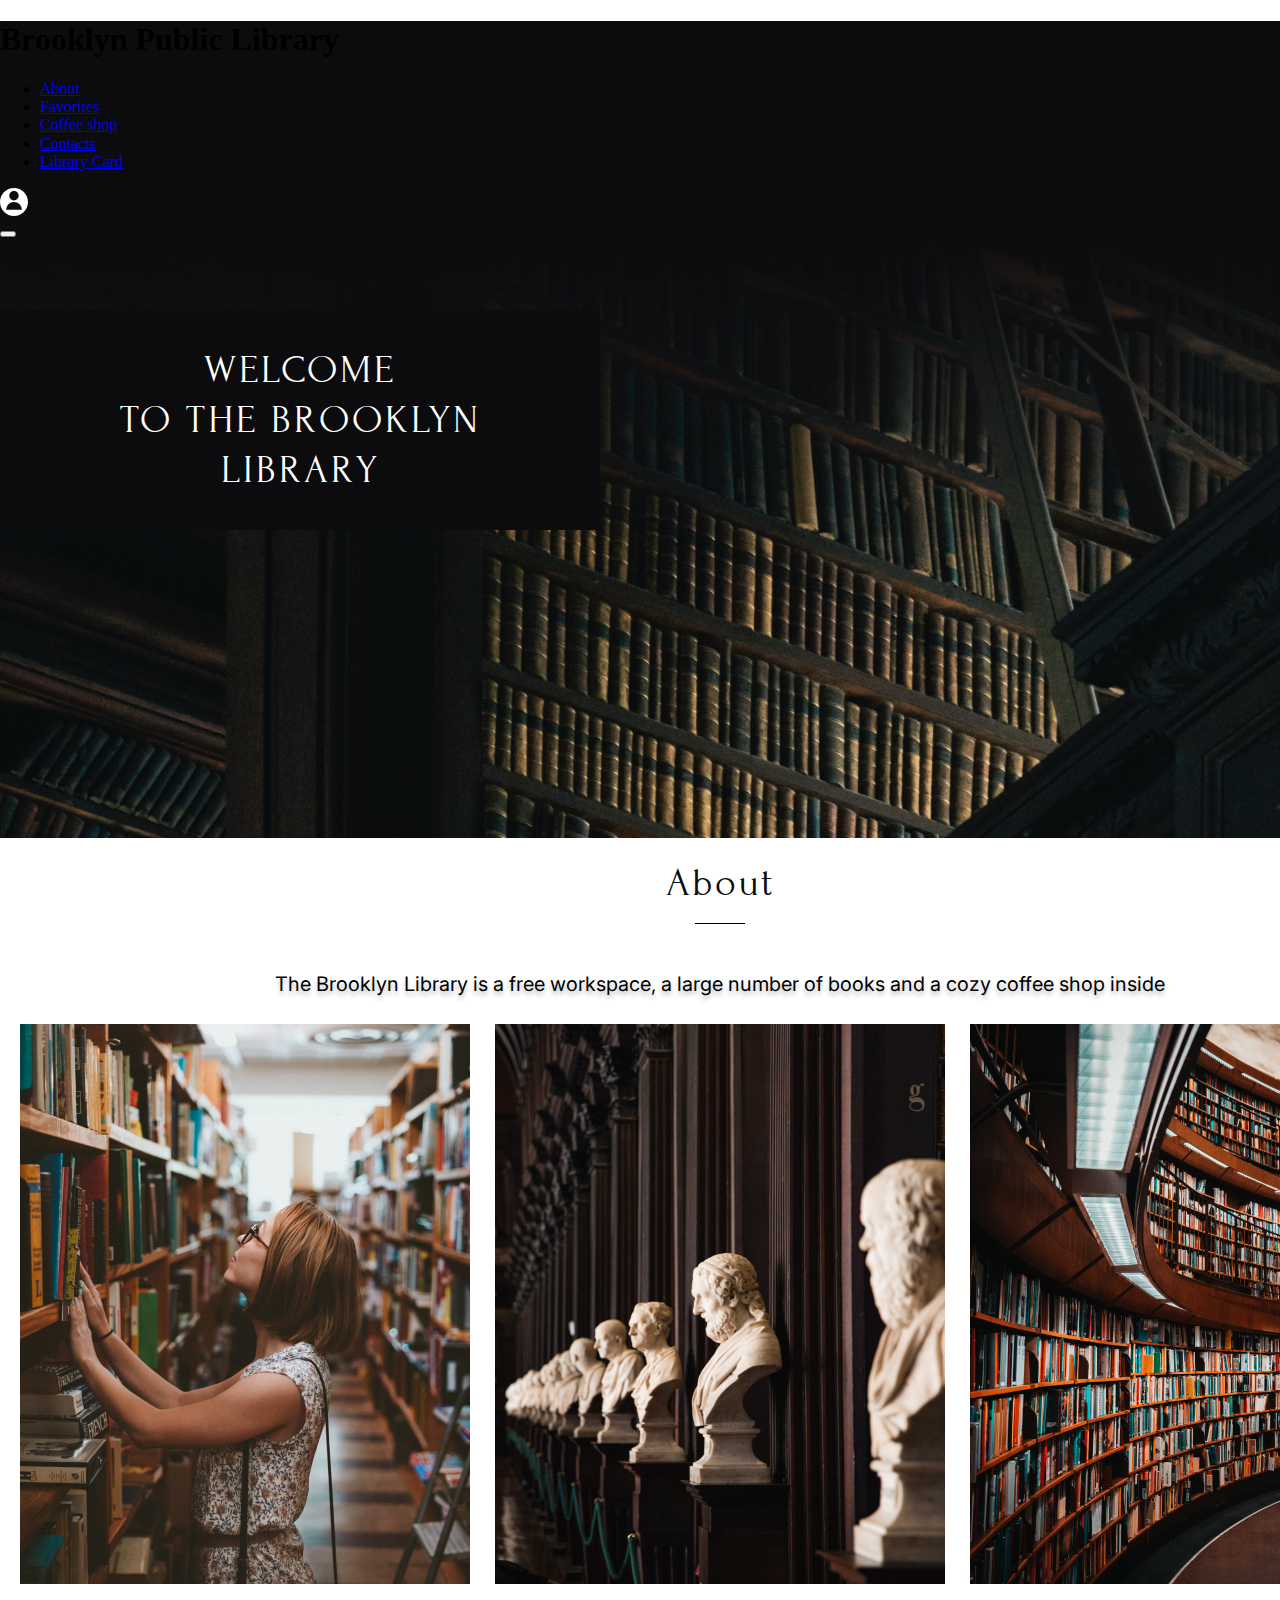
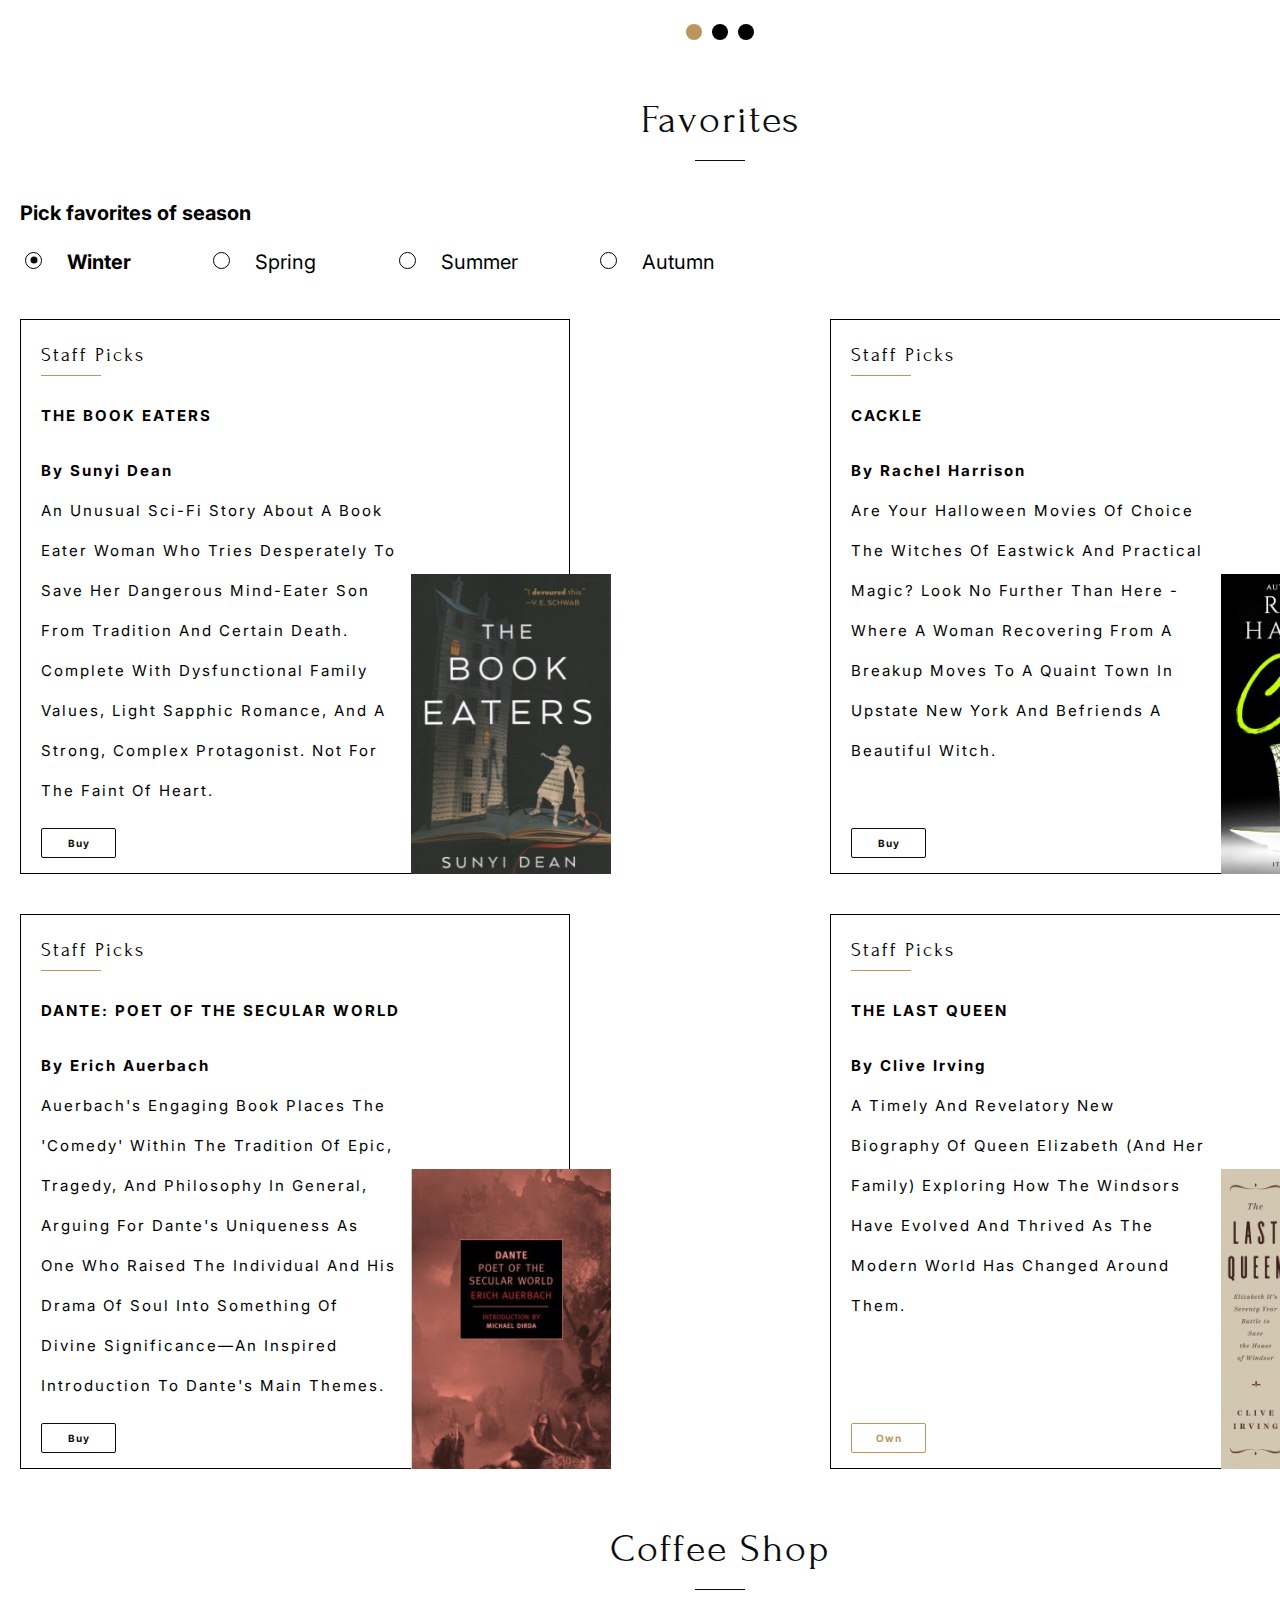
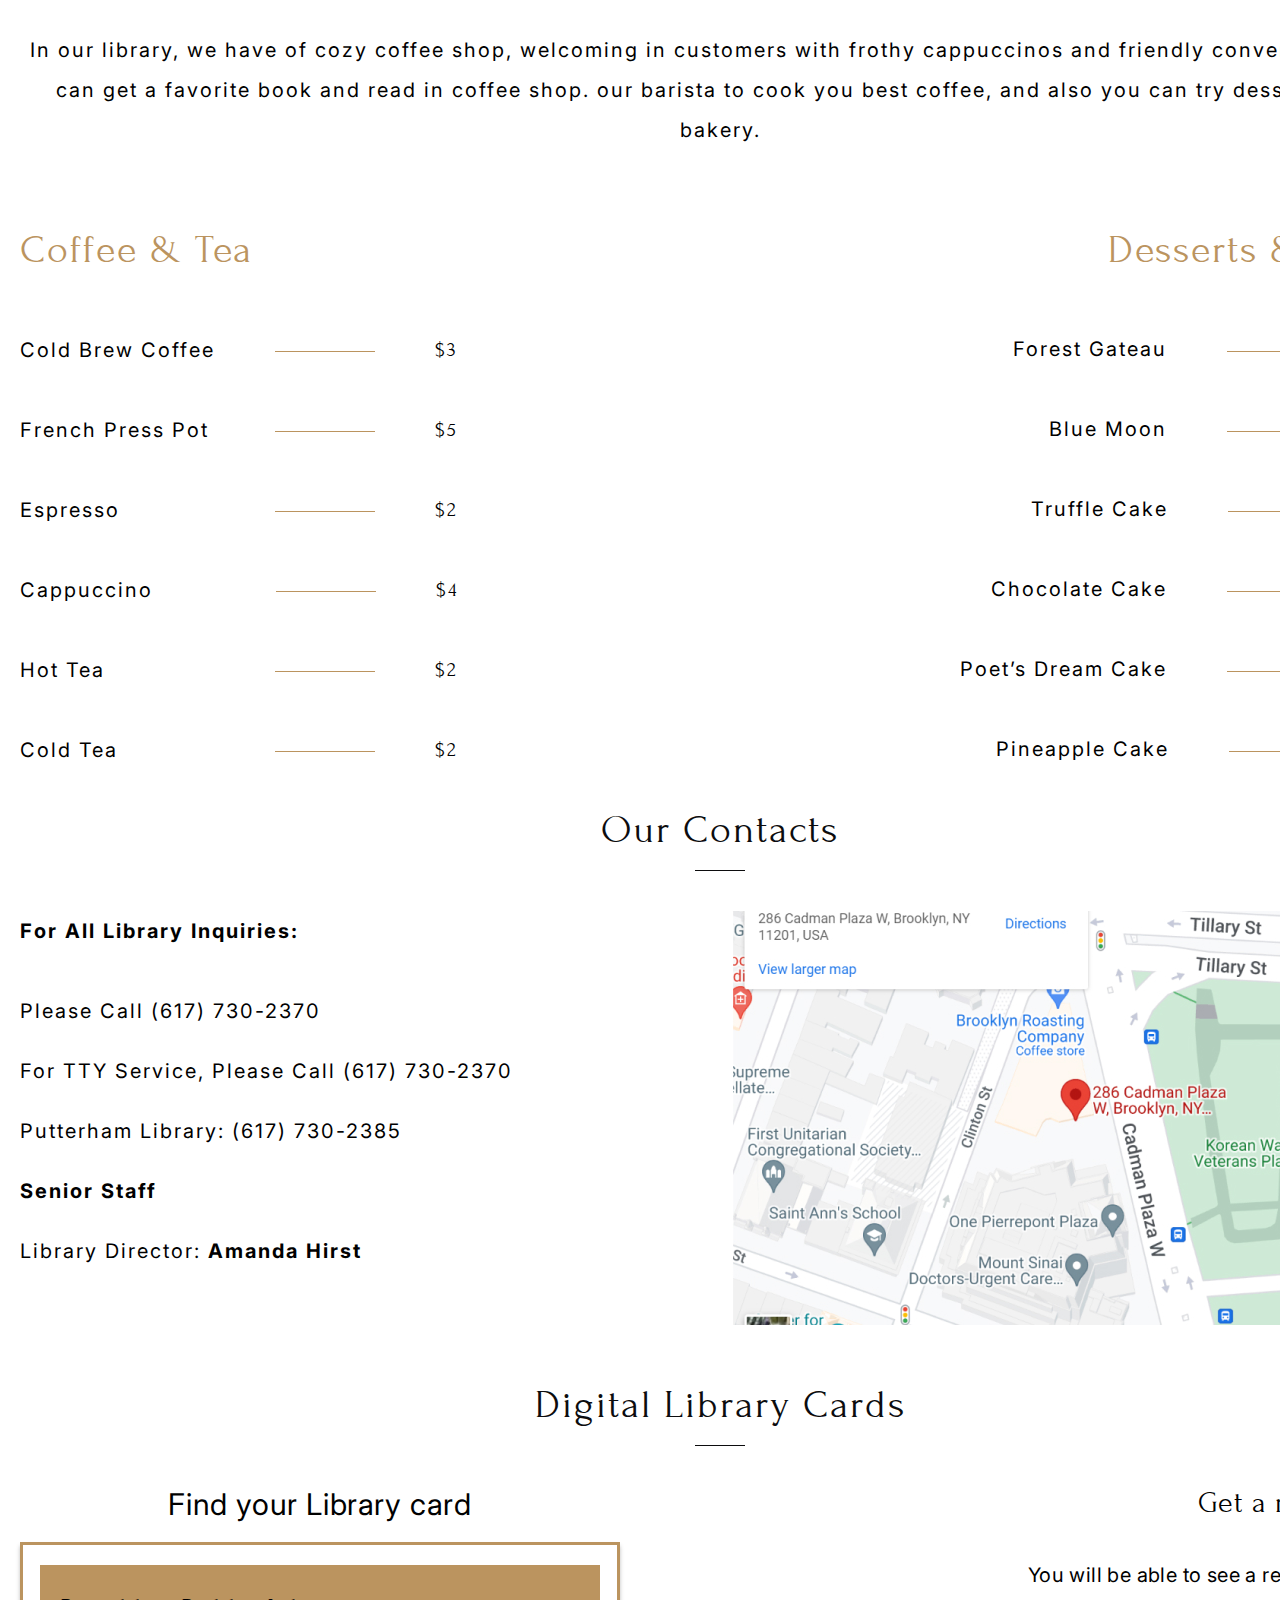
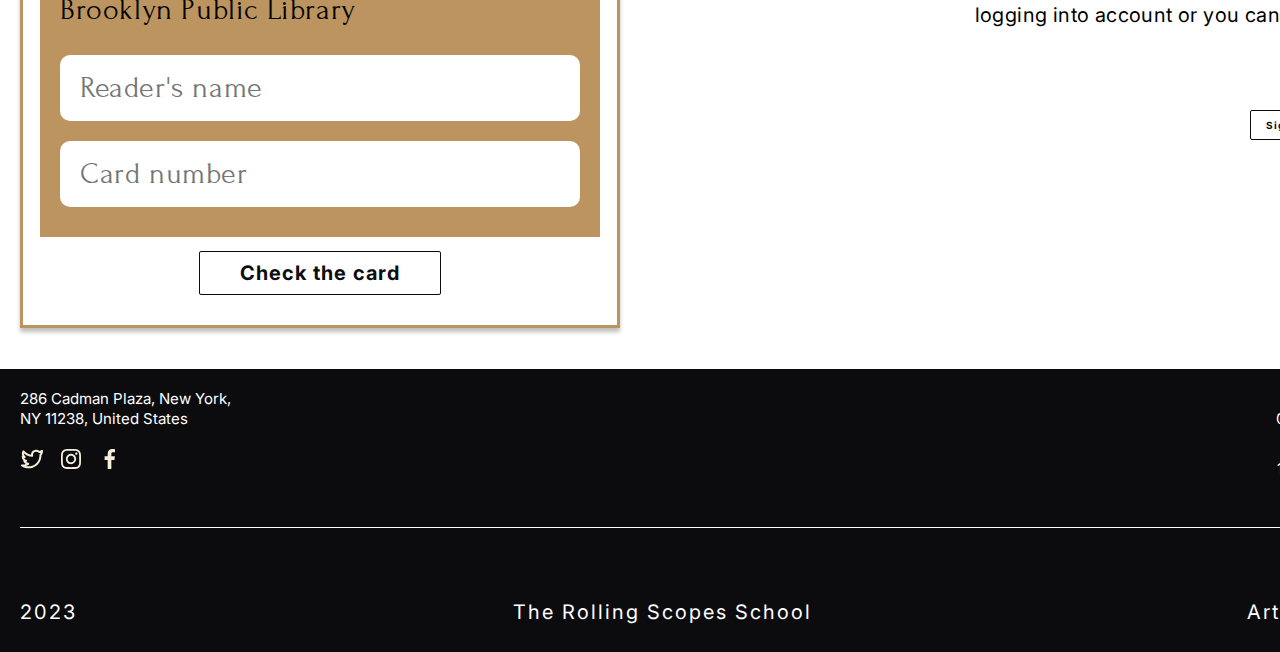
==== library/index.html @ 2d0cf000 "fix: index add new function menu" ====
<!DOCTYPE html>
<html lang="en">
<head>
    <meta charset="UTF-8">
    <meta name="viewport" content="width=device-width, initial-scale=1.0">
    <link rel="stylesheet" href="./scss/style.css">
    <link rel="shortcut icon" href="./assets/svg/favicon/favicon.ico" type="image/x-icon">

    <title>Brooklyn Public Library</title>
</head>
<body>
    <header class="header">
        <h1 class="header_title">Brooklyn Public Library</h1>
        <nav class="navigation">
            <ul class="nav_list">
                <li class="list"><a class="list_link" href="#about">About</a></li>
                <li class="list"><a class="list_link" href="#favorites">Favorites</a></li>
                <li class="list"><a class="list_link" href="#coffeShop">Coffee shop</a></li>
                <li class="list"><a class="list_link" href="#contacts">Contacts</a></li>
                <li class="list"><a class="list_link" href="#libraryCard">Library Card</a></li>
            </ul>
        </nav>
        <div class="header_container">
            <div class="prof"><img src="./assets/svg/icon_profile.svg" alt="icon_profile"></div>
            <button class="burger_menu">
                <span class="burger_line"></span>
            </button>
        </div>
    </header>
    <main class="main">
        <section class="welcom">
            <div class="welcomBlock_bg">
                <h2 class="welcom_text">Welcome</h2>
                <h2 class="welcom_text">to the Brooklyn</h2>
                <h2 class="welcom_text">Library</h2>
            </div>
            <img src="./assets/png/Welcome.png" alt="welcom" class="welcom_bg-screen">
            <img src="./assets/png/Welcome- 768px.png" alt="welcom" class="welcom_bg-tablet">
        </section>
        <section class="about" id="about">
            <div class="wrapper">
                <div class="aboutTitle_block">
                    <h2 class="section_title">About</h2>
                    <p class="about_text">The Brooklyn Library is a free workspace, a large number of books and a cozy coffee shop inside </p>
                </div>
                <div class="about_carusel">
                    <button class="arrow"><img src="./assets/svg/Arrow left2.png" class="arr_left" alt="arrow_left"></button>
                    <div class="caruselAbout">
                        <div class="slideImage__block"><img src="./assets/jpeg/about_image 5.jpg" alt="about_image5"></div>
                        <div class="slideImage__block"><img src="./assets/jpeg/about_image 4.jpg" alt="about_image4"></div>
                        <div class="slideImage__block"><img src="./assets/jpeg/about_image1.jpg" alt="about_image1"></div>
                        <div class="slideImage__block"><img src="./assets/jpeg/about_image2.jpg" alt="about_image2"></div>
                        <div class="slideImage__block"><img src="./assets/jpeg/about_image3.jpg" alt="about_image3"></div>
                        <div class="slideImage__block"><img src="./assets/jpeg/about_image 4.jpg" alt="about_image4"></div>
                        <div class="slideImage__block"><img src="./assets/jpeg/about_image 5.jpg" alt="about_image5"></div>
                    </div>
                    <button class="arrow"><img src="./assets/svg/Arrow right.svg" class="arr_right" alt="arrow_right"></button>
                </div>
                <div class="carusel_pagination">
                    <button class="pagination"></button>
                    <button class="pagination"></button>
                    <button class="pagination"></button>
                    <button class="pagination"></button>
                    <button class="pagination"></button>
                </div>
            </div>
        </section>
        <section class="favorites" id="favorites">
            <div class="wrapper">
                <h2 class="section_title">Favorites</h2>
                <p class="favorites_pick">Pick favorites of season</p>
                <form class="favForms">
                    <label class="name_radiobtn"  >
                        <input type="radio" name="season" checked  id="winter" class="real_radiobtn">
                        <span class="fake_radiobtn"></span>
                        <span class="name_btn">winter</span>
                    </label>
                    <label class="name_radiobtn">
                        <input type="radio" name="season" id="spring" class="real_radiobtn">
                        <span class="fake_radiobtn"></span>
                        <span class="name_btn">Spring</span>
                    </label>
                    <label class="name_radiobtn">
                        <input type="radio" name="season" id="summer" class="real_radiobtn" id="summer">
                        <span class="fake_radiobtn"></span>
                        <span class="name_btn">summer</span>
                    </label>
                    <label class="name_radiobtn">
                        <input type="radio" name="season" id="autumn" class="real_radiobtn">
                        <span class="fake_radiobtn"></span>
                        <span class="name_btn">Autumn</span>
                    </label>
                </form>
                <div class="grid">
                    <div class="present_book" id="book1">
                        <div class="bg-description">
                            <h5 class="staff_picks">Staff Picks</h5>
                            <div class="name_book">
                                <h3 class="book_title">The Book Eaters</h3>
                                <h4 class="autor">By Sunyi Dean</h4>
                            </div>
                            <p class="description">An unusual sci-fi story about a book eater woman who tries desperately to save her dangerous mind-eater son from tradition and certain death. Complete with dysfunctional family values, light Sapphic romance, and a strong, complex protagonist. Not for the faint of heart.</p>
                        </div>
                        <button class="buy_book">Buy</button>
                        <img src="./assets/jpeg/book1.jpg" alt="book1" class="book">
                    </div>
                    <div class="present_book" id="book2">
                        <div class="bg-description">
                            <h5 class="staff_picks">Staff Picks</h5>
                            <div class="name_book">
                                <h3 class="book_title">Cackle</h3>
                                <h4 class="autor">By Rachel Harrison</h4>
                            </div>
                            <p class="description">Are your Halloween movies of choice The Witches of Eastwick and Practical Magic? Look no further than here - where a woman recovering from a breakup moves to a quaint town in upstate New York and befriends a beautiful witch.</p>
                            <button class="buy_book">Buy</button>
                        </div>
                        <img src="./assets/jpeg/book2.jpg" alt="book2" class="book">
                    </div>
                    <div class="present_book" id="book3">
                        <div class="bg-description">
                            <h5 class="staff_picks">Staff Picks</h5>
                            <div class="name_book">
                                <h3 class="book_title">Dante: Poet of the Secular World</h3>
                                <h4 class="autor">By Erich Auerbach</h4>
                            </div>
                            <p class="description">Auerbach's engaging book places the 'Comedy' within the tradition of epic, tragedy, and philosophy in general, arguing for Dante's uniqueness as one who raised the individual and his drama of soul into something of divine significance—an inspired introduction to Dante's main themes.</p>
                            <button class="buy_book">Buy</button>
                        </div>
                        <img src="./assets/jpeg/book3.jpg" alt="book3" class="book">
                    </div>
                    <div class="present_book" id="book4">
                        <div class="bg-description">
                            <h5 class="staff_picks">Staff Picks</h5>
                            <div class="name_book">
                                <h3 class="book_title">The Last Queen</h3>
                                <h4 class="autor">By Clive Irving</h4>
                            </div>
                            <p class="description">A timely and revelatory new biography of Queen Elizabeth (and her family) exploring how the Windsors have evolved and thrived as the modern world has changed around them.</p>
                            <button disabled class="own_book">Own</button>
                        </div>
                        <img src="./assets/jpeg/book4.jpg" alt="book4" class="book">
                    </div>
                    <div class="present_book" id="book5">
                        <div class="bg-description">
                            <h5 class="staff_picks">Staff Picks</h5>
                            <div class="name_book">
                                <h3 class="book_title">The Body</h3>
                                <h4 class="autor">By Stephen King</h4>
                            </div>
                            <p class="description">Powerful novel that takes you back to a nostalgic time, exploring both the beauty and danger and loss of innocence that is youth.</p>
                            <button class="buy_book">Buy</button>
                        </div>
                        <img src="./assets/jpeg/book5.jpg" alt="book5" class="book">
                    </div>
                    <div class="present_book" id="book6">
                        <div class="bg-description">
                            <h5 class="staff_picks">Staff Picks</h5>
                            <div class="name_book">
                                <h3 class="book_title">Carry: A Memoir of Survival on Stolen</h3>
                                <h4 class="autor">By Toni Jenson</h4>
                            </div>
                            <p class="description">This memoir about the author's relationship with gun violence feels both expansive and intimate, resulting in a lyrical indictment of the way things are.</p>
                            <button class="buy_book">Buy</button>
                        </div>
                        <img src="./assets/jpeg/book6.jpg" alt="book6" class="book">
                    </div>
                    <div class="present_book" id="book7">
                        <div class="bg-description">
                            <h5 class="staff_picks">Staff Picks</h5>
                            <div class="name_book">
                                <h3 class="book_title">Days of Distraction</h3>
                                <h4 class="autor">By Alexandra Chang</h4>
                            </div>
                            <p class="description">A sardonic view of Silicon Valley culture, a meditation on race, and a journal of displacement and belonging, all in one form-defying package of spare prose.</p>
                            <button class="buy_book">Buy</button>
                        </div>
                        <img src="./assets/jpeg/book7.jpg" alt="book7" class="book">
                    </div>
                    <div class="present_book" id="book8">
                        <div class="bg-description">
                            <h5 class="staff_picks">Staff Picks</h5>
                            <div class="name_book">
                                <h3 class="book_title">Dominicana</h3>
                                <h4 class="autor">By Alexandra Chang</h4>
                            </div>
                            <p class="description">A fascinating story of a teenage girl who marries a man twice her age with the promise to bring her to America. Her marriage is an opportunity for her family to eventually immigrate. For fans of Isabel Allende and Julia Alvarez.</p>
                            <button disabled class="own_book">Own</button>
                        </div>
                        <img src="./assets/jpeg/book8.jpg" alt="book8" class="book">
                    </div>
                    <div class="present_book" id="book9">
                        <div class="bg-description">
                            <h5 class="staff_picks">Staff Picks</h5>
                            <div class="name_book">
                                <h3 class="book_title">Crude: A Memoir</h3>
                                <h4 class="autor">By Pablo Fajardo & ​​Sophie Tardy-Joubert</h4>
                            </div>
                            <p class="description">Drawing and color by Damien Roudeau | This book illustrates the struggles of a group of indigenous Ecuadoreans as they try to sue the ChevronTexaco company for damage their oil fields did to the Amazon and her people</p>
                            <button class="buy_book">Buy</button>
                        </div>
                        <img src="./assets/jpeg/book9.png" alt="book9" class="book">
                    </div>
                    <div class="present_book" id="book10">
                        <div class="bg-description">
                            <h5 class="staff_picks">Staff Picks</h5>
                            <div class="name_book">
                                <h3 class="book_title">Let My People Go Surfing</h3>
                                <h4 class="autor">By Yvon Chouinard</h4>
                            </div>
                            <p class="description">Chouinard—climber, businessman, environmentalist—shares tales of courage and persistence from his experience of founding and leading Patagonia, Inc. Full title: Let My People Go Surfing: The Education of a Reluctant Businessman, Including 10 More Years of Business Unusual.</p>
                            <button class="buy_book">Buy</button>
                        </div>
                        <img src="./assets/jpeg/book10.jpg" alt="book10" class="book">
                    </div>
                    <div class="present_book" id="book11">
                        <div class="bg-description">
                            <h5 class="staff_picks">Staff Picks</h5>
                            <div class="name_book">
                                <h3 class="book_title">The Octopus Museum: Poems</h3>
                                <h4 class="autor">By Brenda Shaughnessy</h4>
                            </div>
                            <p class="description">This collection of bold and scathingly beautiful feminist poems imagines what comes after our current age of environmental destruction, racism, sexism, and divisive politics.</p>
                            <button class="buy_book">Buy</button>
                        </div>
                        <img src="./assets/jpeg/book11.jpg" alt="book11" class="book">
                    </div>
                    <div class="present_book" id="book12">
                        <div class="bg-description">
                            <h5 class="staff_picks">Staff Picks</h5>
                            <div class="name_book">
                                <h3 class="book_title">Shark Dialogues: A Novel</h3>
                                <h4 class="autor">By Kiana Davenport</h4>
                            </div>
                            <p class="description">An epic saga of seven generations of one family encompasses the tumultuous history of Hawaii as a Hawaiian woman gathers her four granddaughters together in an erotic tale of villains and dreamers, queens and revolutionaries, lepers and healers.</p>
                            <button class="buy_book">Buy</button>
                        </div>
                        <img src="./assets/jpeg/book12.jpg" alt="book12" class="book">
                    </div>
                </div>
            </div>
        </section>
        <section class="coffeShop" id="coffeShop">
            <div class="wrapper">
                <h2 class="section_title">Coffee shop</h2>
                <p class="coffeShop_text">In our library, we have of cozy coffee shop, welcoming in customers with frothy cappuccinos and friendly conversation.
                    You can get a favorite book and read in coffee shop. our barista to cook you best coffee, and also you can try desserts from bakery.
                </p>
                <div class="coffeShop_menu">
                    <div class="coffeTea">
                        <h3 class="menu_title">Coffee & Tea </h3>
                        <div class="coffeTea-menu_position">
                            <p class="name_position">Cold Brew Coffee</p>
                            <p class="menu_price">$3</p>
                        </div>
                        <div class="coffeTea-menu_position">
                            <p class="name_position">French Press Pot</p>
                            <p class="menu_price">$5</p>
                        </div>
                        <div class="coffeTea-menu_position">
                            <p class="name_position">Espresso</p>

                            <p class="menu_price">$2</p>
                        </div>
                        <div class="coffeTea-menu_position">
                            <p class="name_position">Cappuccino</p>

                            <p class="menu_price">$4</p>
                        </div>
                        <div class="coffeTea-menu_position">
                            <p class="name_position">Hot tea</p>

                            <p class="menu_price">$2</p>
                        </div>
                        <div class="coffeTea-menu_position">
                            <p class="name_position">Cold tea</p>

                            <p class="menu_price">$2</p>
                        </div>
                    </div>
                    <div class="dessertsCakes">
                        <h3 class="menu_title">Desserts & Cakes</h3>
                        <div class="dessertsCakes-menu_position">
                            <p class="name_position">Forest Gateau</p>

                            <p class="menu_price">$16</p>
                        </div>
                        <div class="dessertsCakes-menu_position">
                            <p class="name_position">Blue Moon</p>
                            <p class="menu_price">$16</p>
                        </div>
                        <div class="dessertsCakes-menu_position">
                            <p class="name_position">Truffle Cake</p>
                            <p class="menu_price">$15</p>
                        </div>
                        <div class="dessertsCakes-menu_position">
                            <p class="name_position">Chocolate Cake</p>
                            <p class="menu_price">$18</p>
                        </div>
                        <div class="dessertsCakes-menu_position">
                            <p class="name_position">Poet’s Dream Cake</p>
                            <p class="menu_price">$16</p>
                        </div>
                        <div class="dessertsCakes-menu_position">
                            <p class="name_position">Pineapple Cake</p>
                            <p class="menu_price">$14</p>
                        </div>
                    </div>
                </div>
            </div>
        </section>
        <section class="contacts" id="contacts">
            <div class="wrapper">
                <h2 class="section_title">Our Contacts</h2>
                <div class="contact_inf">
                    <div class="text_inf">
                        <h4 class="title_inf">For all Library inquiries:</h4>
                        <div class="phone_inf">
                            <p class="phone">Please call <a class="phone" href="tel:+6177302370">(617) 730-2370</a></p>
                            <p class="phone">For TTY service, please call <a class="phone" href="tel:+6177302370">(617) 730-2370</a></p>
                            <p class="phone">Putterham Library: <a class="phone" href="tel:+6177302385">(617) 730-2385</a></p>
                        </div>
                        <h4 class="title_inf_senior">Senior Staff</h4>
                        <p class="derector">Library Director: <a class="mail" href="mailto:AmandaHirst@gmail.com"> Amanda Hirst</a></p>
                    </div>
                    <img class="map" src="./assets/jpeg/map.jpg" alt="map">
                </div>
            </div>
        </section>
        <section class="libraryCard" id="libraryCard">
            <div class="wrapper">
                <h2 class="section_title">Digital Library Cards</h2>
                <div class="container">
                    <div class="find_card">
                        <h3 class="title_form">Find your Library card</h3>
                        <div class="form">
                            <div class="form_body">
                                <h4 class="name_form">Brooklyn Public Library</h4>
                                <input class="libraryCard_input" type="text" placeholder="Reader's name ">
                                <input class="libraryCard_input" type="number" placeholder="Card number">
                            </div>
                            <button type="submit" class="form_btn">Check the card</button>
                        </div>
                    </div>
                    <div class="get">
                        <h3 class="get_title">Get a reader card</h3>
                        <p class="get_text">You will be able to see a reader card after logging into account or you can register a new account</p>
                        <div class="get_btn">
                            <button class="btn_get">Sign Up</button>
                            <button class="btn_get">Log in</button>
                        </div>
                    </div>
                </div>
            </div>
        </section>
    </main>
    <footer class="footer">
        <div class="wrapper">
            <div class="ft_header">
                <div class="ft_header_frame">
                        <a href="https://www.google.com/maps/place/286+Cadman+Plaza+W,+Brooklyn,+NY+11201,+%D0%A1%D0%A8%D0%90"  target="_blank" class="adress">286 Cadman Plaza, New York, NY 11238, United States</a>
                        <div class="social_list">
                            <li class="list_soc" ><a class="link_social" href="http://twitter.com" target="_blank" rel="noopener noreferrer"><img class="icon_social" src="./assets/svg/u_twitter-alt.svg" alt="u_twitter-alt"></a></li>
                            <li class="list_soc" ><a class="link_social" href="http://instagram.com" target="_blank" rel="noopener noreferrer"><img class="icon_social" src="./assets/svg/u_instagram.svg" alt="u_instagram"></a></li>
                            <li class="list_soc" ><a class="link_social" href="http://facebook.com" target="_blank" rel="noopener noreferrer"><img class="icon_social" src="./assets/svg/u_facebook-f.svg" alt="u_facebook-f"></a></li>
                        </div>
                    </ul>
                </div>
                <div class="schedule">
                    <a class="sched_linkTomap" href="https://www.google.com/maps" target="_blank">Mon - Fri <br> 08:00 am - 07:00 pm</a>
                    <a class="sched_linkTomap" href="https://www.google.com/maps" target="_blank">Sat - Sun <br> 10:00 am - 06:00 pm</a>
                </div>
            </div>
            <div class="footer_line"></div>
            <div class="footer_rss">
                <p class="year ftRss_typografy">2023</p>
                <a class="ftRss_linkSchool ftRss_typografy" href="https://rs.school/js-stage0" target="_blank">The Rolling Scopes School</a>
                <a class="ftRss_linkGit ftRss_typografy" href="https://github.com/david-anav" target="_blank">Artyom Migalev</a>
            </div>
        </div>
    </footer>
    <script src="./index.js"></script>
</body>
</html>
---- library/scss/style.css ----
/*! normalize.css v8.0.1 | MIT License | github.com/necolas/normalize.css */
/* Document
   ========================================================================== */
/**
 * 1. Correct the line height in all browsers.
 * 2. Prevent adjustments of font size after orientation changes in iOS.
 */
@import url("https://fonts.googleapis.com/css2?family=Forum&family=Inter:wght@400;700&display=swap");
html {
  line-height: 1.15; /* 1 */
  -webkit-text-size-adjust: 100%; /* 2 */
}

/* Sections
   ========================================================================== */
/**
 * Remove the margin in all browsers.
 */
body {
  margin: 0 auto;
}

/**
 * Render the `main` element consistently in IE.
 */
main {
  display: block;
}

/**
 * Correct the font size and margin on `h1` elements within `section` and
 * `article` contexts in Chrome, Firefox, and Safari.
 */
h1 {
  font-size: 2em;
  margin: 0.67em 0;
}

/* Grouping content
   ========================================================================== */
/**
 * 1. Add the correct box sizing in Firefox.
 * 2. Show the overflow in Edge and IE.
 */
hr {
  box-sizing: content-box; /* 1 */
  height: 0; /* 1 */
  overflow: visible; /* 2 */
}

/**
 * 1. Correct the inheritance and scaling of font size in all browsers.
 * 2. Correct the odd `em` font sizing in all browsers.
 */
pre {
  font-family: monospace, monospace; /* 1 */
  font-size: 1em; /* 2 */
}

/* Text-level semantics
   ========================================================================== */
/**
 * Remove the gray background on active links in IE 10.
 */
a {
  background-color: transparent;
}

/**
 * 1. Remove the bottom border in Chrome 57-
 * 2. Add the correct text decoration in Chrome, Edge, IE, Opera, and Safari.
 */
abbr[title] {
  border-bottom: none; /* 1 */
  text-decoration: underline; /* 2 */
  -webkit-text-decoration: underline dotted;
          text-decoration: underline dotted; /* 2 */
}

/**
 * Add the correct font weight in Chrome, Edge, and Safari.
 */
b,
strong {
  font-weight: bolder;
}

/**
 * 1. Correct the inheritance and scaling of font size in all browsers.
 * 2. Correct the odd `em` font sizing in all browsers.
 */
code,
kbd,
samp {
  font-family: monospace, monospace; /* 1 */
  font-size: 1em; /* 2 */
}

/**
 * Add the correct font size in all browsers.
 */
small {
  font-size: 80%;
}

/**
 * Prevent `sub` and `sup` elements from affecting the line height in
 * all browsers.
 */
sub,
sup {
  font-size: 75%;
  line-height: 0;
  position: relative;
  vertical-align: baseline;
}

sub {
  bottom: -0.25em;
}

sup {
  top: -0.5em;
}

/* Embedded content
   ========================================================================== */
/**
 * Remove the border on images inside links in IE 10.
 */
img {
  border-style: none;
}

/* Forms
   ========================================================================== */
/**
 * 1. Change the font styles in all browsers.
 * 2. Remove the margin in Firefox and Safari.
 */
button,
input,
optgroup,
select,
textarea {
  font-family: inherit; /* 1 */
  font-size: 100%; /* 1 */
  line-height: 1.15; /* 1 */
  margin: 0; /* 2 */
}

/**
 * Show the overflow in IE.
 * 1. Show the overflow in Edge.
 */
button,
input { /* 1 */
  overflow: visible;
}

/**
 * Remove the inheritance of text transform in Edge, Firefox, and IE.
 * 1. Remove the inheritance of text transform in Firefox.
 */
button,
select { /* 1 */
  text-transform: none;
}

/**
 * Correct the inability to style clickable types in iOS and Safari.
 */
button,
[type=button],
[type=reset],
[type=submit] {
  -webkit-appearance: button;
}

/**
 * Remove the inner border and padding in Firefox.
 */
button::-moz-focus-inner,
[type=button]::-moz-focus-inner,
[type=reset]::-moz-focus-inner,
[type=submit]::-moz-focus-inner {
  border-style: none;
  padding: 0;
}

/**
 * Restore the focus styles unset by the previous rule.
 */
button:-moz-focusring,
[type=button]:-moz-focusring,
[type=reset]:-moz-focusring,
[type=submit]:-moz-focusring {
  outline: 1px dotted ButtonText;
}

/**
 * Correct the padding in Firefox.
 */
fieldset {
  padding: 0.35em 0.75em 0.625em;
}

/**
 * 1. Correct the text wrapping in Edge and IE.
 * 2. Correct the color inheritance from `fieldset` elements in IE.
 * 3. Remove the padding so developers are not caught out when they zero out
 *    `fieldset` elements in all browsers.
 */
legend {
  box-sizing: border-box; /* 1 */
  color: inherit; /* 2 */
  display: table; /* 1 */
  max-width: 100%; /* 1 */
  padding: 0; /* 3 */
  white-space: normal; /* 1 */
}

/**
 * Add the correct vertical alignment in Chrome, Firefox, and Opera.
 */
progress {
  vertical-align: baseline;
}

/**
 * Remove the default vertical scrollbar in IE 10+.
 */
textarea {
  overflow: auto;
}

/**
 * 1. Add the correct box sizing in IE 10.
 * 2. Remove the padding in IE 10.
 */
[type=checkbox],
[type=radio] {
  box-sizing: border-box; /* 1 */
  padding: 0; /* 2 */
}

/**
 * Correct the cursor style of increment and decrement buttons in Chrome.
 */
[type=number]::-webkit-inner-spin-button,
[type=number]::-webkit-outer-spin-button {
  height: auto;
}

/**
 * 1. Correct the odd appearance in Chrome and Safari.
 * 2. Correct the outline style in Safari.
 */
[type=search] {
  -webkit-appearance: textfield; /* 1 */
  outline-offset: -2px; /* 2 */
}

/**
 * Remove the inner padding in Chrome and Safari on macOS.
 */
[type=search]::-webkit-search-decoration {
  -webkit-appearance: none;
}

/**
 * 1. Correct the inability to style clickable types in iOS and Safari.
 * 2. Change font properties to `inherit` in Safari.
 */
::-webkit-file-upload-button {
  -webkit-appearance: button; /* 1 */
  font: inherit; /* 2 */
}

/* Interactive
   ========================================================================== */
/*
 * Add the correct display in Edge, IE 10+, and Firefox.
 */
details {
  display: block;
}

/*
 * Add the correct display in all browsers.
 */
summary {
  display: list-item;
}

/* Misc
   ========================================================================== */
/**
 * Add the correct display in IE 10+.
 */
template {
  display: none;
}

/**
 * Add the correct display in IE 10.
 */
[hidden] {
  display: none;
}

/* forum-regular - latin */
body {
  width: 1440px;
  margin: 0 auto;
}

.wrapper {
  max-width: 1400px;
  margin: 0 auto;
}

html {
  scroll-behavior: smooth;
}

body * {
  box-sizing: border-box;
}
body button {
  cursor: pointer;
}
body .section_title:hover {
  text-shadow: 0px 4px 4px rgba(0, 0, 0, 0.25);
  font-weight: 700;
  cursor: pointer;
}

@media (max-width: 1024px) and (min-width: 768px) {
  body {
    width: 768px;
  }
  .wrapper {
    width: 728px;
  }
}
.header {
  width: 100%;
  background: #0C0C0E;
}
.header .wrapper_header {
  display: flex;
  flex-direction: row;
  justify-content: space-between;
  align-items: center;
}
.header .wrapper_header a {
  text-decoration: none;
}
.header .wrapper_header a .nameLib {
  color: #FFF;
  font-family: Forum;
  font-size: 30px;
  font-style: normal;
  font-weight: 400;
  line-height: 50px;
  letter-spacing: 0.6px;
}
.header .wrapper_header a .nameLib:hover {
  color: #8E8E8E;
  transition: 0.8s;
}
.header .wrapper_header .container {
  display: flex;
  flex-direction: row;
  max-width: 652px;
  flex-wrap: nowrap;
  align-items: center;
  justify-content: space-between;
  width: 100%;
}
.header .wrapper_header .container .navigation {
  width: 584px;
}
.header .wrapper_header .container .navigation .nav_list {
  display: flex;
  flex-direction: row;
  justify-content: space-between;
  padding-left: 0;
}
.header .wrapper_header .container .navigation .nav_list .list_section {
  list-style: none;
}
.header .wrapper_header .container .navigation .nav_list .list_section .name_listSection {
  color: #FFF;
  font-family: Inter, sans-serif;
  font-size: 20px;
  font-style: normal;
  font-weight: 400;
  line-height: 50px;
}
.header .wrapper_header .container .navigation .nav_list .list_section .name_listSection:hover {
  color: #8E8E8E;
  transition: 0.8s;
  font-weight: 700;
}
.header .wrapper_header .container .your_prof .icon_prof {
  background: #000;
}
.header .wrapper_header .container .header_humb {
  width: 45px;
  height: 20px;
  display: none;
  flex-direction: column;
  justify-content: space-between;
}
.header .wrapper_header .container .header_humb .humb_line {
  width: 45px;
  height: 2px;
  background: #FFF;
}
.header .wrapper_header .container .header_humb .header_humb_open {
  display: none;
}
.header .wrapper_header .open_burger_menu {
  display: none;
}

@media (max-width: 1024px) and (min-width: 768px) {
  .header {
    background-color: #0C0C0E;
  }
  .header .wrapper_header {
    position: relative;
  }
  .header .wrapper_header .container {
    display: flex;
    max-width: 113px;
    width: 100%;
  }
  .header .wrapper_header .container .navigation {
    display: none;
  }
  .header .wrapper_header .container .header_humb {
    display: flex;
  }
  .header .wrapper_header .open_burger_menu {
    display: flex;
    flex-direction: column;
    align-items: center;
    width: 332px;
    height: 570px;
    background: #000;
    position: absolute;
    top: 0;
    right: -100%;
    z-index: 3;
  }
  .header .wrapper_header .open_burger_menu .open_bur_menu_header {
    box-sizing: border-box;
    display: flex;
    width: 100%;
    padding: 31px 20px 37px 0;
    flex-direction: row;
    justify-content: end;
  }
  .header .wrapper_header .open_burger_menu .open_bur_menu_header .open_burger_your_prof {
    margin-right: 40px;
  }
  .header .wrapper_header .open_burger_menu .open_bur_menu_nav .open_bur_menu_nav_list {
    display: inline-flex;
    flex-direction: column;
    justify-content: center;
    align-items: center;
    gap: 30px;
  }
  .header .wrapper_header .open_burger_menu .open_bur_menu_nav .open_bur_menu_nav_list .list_section {
    list-style: none;
  }
  .header .wrapper_header .open_burger_menu .open_bur_menu_nav .open_bur_menu_nav_list .list_section .name_listSection {
    color: #FFF;
    font-family: Inter, sans-serif;
    font-size: 20px;
    font-style: normal;
    font-weight: 400;
    line-height: 50px;
  }
  .header .wrapper_header .open_burger_menu .open_bur_menu_nav .open_bur_menu_nav_list .list_section .name_listSection:hover {
    color: #8E8E8E;
    transition: 0.8s;
    font-weight: 700;
  }
  .header .wrapper_header .openbur {
    right: -20px;
    animation-duration: 2s;
  }
}
.about {
  background: #FFF;
}
.about .wrapper {
  display: flex;
  flex-direction: column;
  align-items: center;
}
.about .wrapper .aboutTitle_block {
  display: flex;
  flex-direction: column;
  align-items: center;
  flex-wrap: nowrap;
}
.about .wrapper .aboutTitle_block .section_title {
  color: #0C0C0E;
  font-family: Forum;
  font-size: 40px;
  font-style: normal;
  font-weight: 400;
  line-height: 40px;
  letter-spacing: 2px;
  text-transform: capitalize;
  margin: 0;
  padding: 20px 0 0 0;
  border-bottom: black;
}
.about .wrapper .aboutTitle_block .section_title::after {
  content: "";
  background: #000;
  width: 50px;
  height: 1px;
  display: block;
  margin: 20px auto 40px auto;
}
.about .wrapper .aboutTitle_block .about_text {
  color: #000;
  text-align: center;
  text-shadow: 0px 4px 4px rgba(0, 0, 0, 0.25);
  font-family: Inter, sans-serif;
  font-size: 20px;
  font-style: normal;
  font-weight: 400;
  line-height: 40px;
  margin: 0;
  padding-bottom: 20px;
}
.about .wrapper .about_carusel {
  width: 100%;
  display: flex;
  flex-direction: row;
  justify-content: space-between;
  position: relative;
  height: 560px;
  overflow: hidden;
}
.about .wrapper .about_carusel .arrow {
  display: none;
}
.about .wrapper .about_carusel .caruselAbout {
  position: absolute;
  left: -950px;
  height: inherit;
  display: flex;
  flex-direction: row;
  gap: 25px;
}
.about .wrapper .about_carusel .caruselAbout .slideImage__block {
  width: inherit;
  height: inherit;
}
.about .wrapper .about_carusel .moveLeftOneCard {
  left: -1425px;
  transition: 0.5s ease-out;
}
.about .wrapper .about_carusel .moveLeftTwoCard {
  left: -1900px;
  transition: 0.5s ease-out;
}
.about .wrapper .about_carusel .about_slideLeft {
  left: 0px;
  transition: 0.5s ease-out;
}
.about .wrapper .carusel_pagination {
  max-width: 68px;
  width: 100%;
  display: flex;
  flex-direction: row;
  justify-content: space-between;
  margin: 40px 0 40px 0;
}
.about .wrapper .carusel_pagination .pagination {
  width: 16px;
  height: 16px;
  background: #000;
  border-radius: 50px;
  border: none;
  transition: 0.8s;
  position: relative;
}
.about .wrapper .carusel_pagination .pagination::after {
  content: "";
  position: absolute;
  width: 26px;
  height: 26px;
  border-radius: 50%;
  bottom: -5px;
  left: -5px;
}
.about .wrapper .carusel_pagination .pagination:first-child {
  background: #BB945F;
}
.about .wrapper .carusel_pagination .pagination:nth-last-child(-n+2) {
  display: none;
}

@media (max-width: 1024px) and (min-width: 768px) {
  .about .wrapper .aboutTitle_block .about_text {
    text-shadow: none;
  }
  .about .wrapper .about_carusel {
    max-width: 568px;
    align-items: center;
  }
  .about .wrapper .about_carusel .arrow {
    display: inline;
    background: #FFF;
    border: none;
    width: 28px;
    height: 23px;
  }
  .about .wrapper .about_carusel #about_carusel_img2, .about .wrapper .about_carusel #about_carusel_img3 {
    display: none;
  }
  .about .wrapper .carusel_pagination {
    max-width: 120px;
  }
  .about .wrapper .carusel_pagination .pagination:nth-last-child(-n+2) {
    display: inline;
  }
  .about .wrapper .carusel_pagination .pagination:first-child {
    background: #BB945F;
  }
}
.welcom .welcom_bg-tablet {
  display: none;
}
.welcom .welcomBlock_bg {
  max-width: 600px;
  width: 100%;
  padding: 35px 40px;
  display: flex;
  flex-wrap: nowrap;
  justify-content: center;
  flex-direction: column;
  align-items: center;
  position: absolute;
  z-index: 2;
  top: 310px;
  background: #0C0C0E;
}
.welcom .welcomBlock_bg .welcom_text {
  margin: 0;
  color: #FFF;
  text-align: center;
  font-family: Forum;
  font-size: 40px;
  font-style: normal;
  font-weight: 400;
  line-height: 50px;
  letter-spacing: 3px;
  text-transform: uppercase;
}

@media (max-width: 1024px) and (min-width: 768px) {
  .welcom .welcom_bg-screen {
    display: none;
  }
  .welcom .welcom_bg-tablet {
    display: block;
  }
}
.favorites {
  width: 100%;
}
.favorites .wrapper .section_title {
  color: #0C0C0E;
  font-family: Forum;
  font-size: 40px;
  font-style: normal;
  font-weight: 400;
  line-height: 40px;
  letter-spacing: 2px;
  text-transform: capitalize;
  text-align: center;
  margin: 20px 0 0 0;
}
.favorites .wrapper .section_title::after {
  content: "";
  background-color: #0C0C0E;
  width: 50px;
  height: 1px;
  display: block;
  margin: 20px auto 40px;
}
.favorites .wrapper .favorites_pick {
  color: #000;
  font-family: Inter;
  font-size: 20px;
  font-style: normal;
  font-weight: 700;
  line-height: normal;
}
.favorites .wrapper .favForms {
  display: flex;
  flex-direction: row;
  justify-content: space-between;
  max-width: 700px;
  width: 100%;
  margin-bottom: 40px;
}
.favorites .wrapper .favForms .name_radiobtn {
  color: #000;
  font-family: Inter;
  font-size: 20px;
  font-style: normal;
  font-weight: 400;
  line-height: normal;
  text-transform: capitalize;
  cursor: pointer;
  padding: 5px 5px;
}
.favorites .wrapper .favForms .name_radiobtn input[type=radio] {
  position: absolute;
  opacity: 0;
}
.favorites .wrapper .favForms .name_radiobtn .fake_radiobtn {
  display: inline-block;
  width: 17px;
  height: 17px;
  border: 1px solid black;
  border-radius: 50%;
  position: relative;
  margin-right: 20px;
  cursor: pointer;
}
.favorites .wrapper .favForms .name_radiobtn .fake_radiobtn::before {
  content: "";
  display: inline-block;
  width: 7px;
  height: 7px;
  border-radius: 50%;
  background: #0C0C0E;
  position: absolute;
  left: 50%;
  top: 50%;
  transform: translate(-50%, -50%);
  display: none;
}
.favorites .wrapper .favForms .name_radiobtn .real_radiobtn:checked + .fake_radiobtn::before {
  display: inline-block;
}
.favorites .wrapper .favForms .name_radiobtn input[type=radio]:checked ~ span {
  font-weight: 700;
}
.favorites .wrapper .grid {
  display: grid;
  grid-template-columns: 550px 550px;
  grid-template-rows: 555px 555px;
  gap: 40px 260px;
}
.favorites .wrapper .grid .present_book {
  max-width: 550px;
  height: 555px;
  width: 100%;
  border: 1px solid #000;
  background: #FFF;
  padding-left: 20px;
  position: relative;
}
.favorites .wrapper .grid .present_book .bg-description {
  margin-bottom: 15px;
}
.favorites .wrapper .grid .present_book .bg-description .staff_picks {
  color: #000;
  font-family: Forum;
  font-size: 20px;
  font-style: normal;
  font-weight: 400;
  line-height: 40px; /* 200% */
  letter-spacing: 2px;
  text-transform: capitalize;
  margin: 15px 0 0 0;
}
.favorites .wrapper .grid .present_book .bg-description .staff_picks::after {
  content: "";
  width: 60px;
  height: 1px;
  display: block;
  background: #BB945F;
  margin-bottom: 20px;
}
.favorites .wrapper .grid .present_book .bg-description .book_title {
  color: #000;
  font-family: Inter;
  font-size: 15px;
  font-style: normal;
  font-weight: 700;
  line-height: 40px; /* 266.667% */
  letter-spacing: 2px;
  text-transform: uppercase;
  margin-top: 0;
}
.favorites .wrapper .grid .present_book .bg-description .autor {
  color: #000;
  font-family: Inter;
  font-size: 15px;
  font-style: normal;
  font-weight: 700;
  line-height: 40px;
  letter-spacing: 2px;
  text-transform: capitalize;
  margin: 0;
}
.favorites .wrapper .grid .present_book .bg-description .description {
  margin: 0;
  color: #000;
  font-family: Inter;
  font-size: 15px;
  font-style: normal;
  font-weight: 400;
  line-height: 40px; /* 266.667% */
  letter-spacing: 2px;
  text-transform: capitalize;
  margin-bottom: 15px;
  max-width: 355px;
}
.favorites .wrapper .grid .present_book .buy_book {
  position: absolute;
  bottom: 15px;
  width: 75px;
  height: 30px;
  border-radius: 2px;
  border: 1px solid #0C0C0E;
  background: #FFF;
  color: #0C0C0E;
  text-align: center;
  font-family: Inter;
  font-size: 10px;
  font-style: normal;
  font-weight: 700;
  line-height: normal;
  letter-spacing: 1px;
}
.favorites .wrapper .grid .present_book .buy_book:hover {
  background: #BB945F;
  border: none;
  transition: 0.8s;
}
.favorites .wrapper .grid .present_book .book {
  display: block;
  position: absolute;
  left: 390px;
  bottom: -1px;
}
.favorites .wrapper .grid .present_book .own_book {
  position: absolute;
  bottom: 15px;
  width: 75px;
  height: 30px;
  border-radius: 2px;
  border: 1px solid #BB945F;
  background: #FFFFFF;
  color: #BB945F;
  text-align: center;
  font-family: Inter;
  font-size: 10px;
  font-style: normal;
  font-weight: 700;
  line-height: normal;
  letter-spacing: 1px;
}
.favorites .wrapper .grid #book5, .favorites .wrapper .grid #book6, .favorites .wrapper .grid #book7, .favorites .wrapper .grid #book8, .favorites .wrapper .grid #book9, .favorites .wrapper .grid #book10, .favorites .wrapper .grid #book11, .favorites .wrapper .grid #book12 {
  display: none;
}

@media (max-width: 1024px) and (min-width: 768px) {
  .favorites .wrapper .grid {
    display: flex;
    flex-direction: column;
    align-items: center;
  }
}
.coffeShop .wrapper .section_title {
  text-align: center;
  color: #0C0C0E;
  font-family: Forum;
  font-size: 40px;
  font-style: normal;
  font-weight: 400;
  line-height: 40px; /* 100% */
  letter-spacing: 2px;
  text-transform: capitalize;
  margin: 60px 0 20px 0;
}
.coffeShop .wrapper .section_title::after {
  display: block;
  content: "";
  background-color: #0C0C0E;
  width: 50px;
  height: 1px;
  margin: 20px auto 40px;
}
.coffeShop .wrapper .coffeShop_text {
  color: #000;
  font-family: Inter;
  font-size: 20px;
  font-style: normal;
  font-weight: 400;
  line-height: 40px;
  letter-spacing: 2px;
  text-align: center;
  margin: 0 0 40px 0;
}
.coffeShop .wrapper .coffeShop_menu {
  display: flex;
  flex-direction: row;
  justify-content: space-between;
}
.coffeShop .wrapper .coffeShop_menu .coffeTea {
  width: 100%;
  max-width: 438px;
}
.coffeShop .wrapper .coffeShop_menu .coffeTea .menu_title {
  color: #BB945F;
  font-family: Forum;
  font-size: 40px;
  font-style: normal;
  font-weight: 400;
  line-height: 40px; /* 100% */
  letter-spacing: 2px;
  text-transform: capitalize;
}
.coffeShop .wrapper .coffeShop_menu .coffeTea .coffeTea-menu_position {
  display: flex;
  flex-direction: row;
  justify-content: space-between;
  align-items: flex-end;
}
.coffeShop .wrapper .coffeShop_menu .coffeTea .coffeTea-menu_position .name_position {
  color: #000;
  font-family: Inter;
  font-size: 20px;
  font-style: normal;
  font-weight: 400;
  line-height: 40px; /* 200% */
  letter-spacing: 2px;
  text-transform: capitalize;
  margin-top: 0;
}
.coffeShop .wrapper .coffeShop_menu .coffeTea .coffeTea-menu_position .menu_price {
  color: #000;
  font-family: Forum;
  font-size: 20px;
  font-style: normal;
  font-weight: 400;
  line-height: 40px; /* 200% */
  letter-spacing: 2px;
  text-transform: capitalize;
}
.coffeShop .wrapper .coffeShop_menu .coffeTea .coffeTea-menu_position .menu_price::before {
  margin-right: 60px;
  display: inline-block;
  content: "";
  width: 100px;
  height: 1px;
  background: #BB945F;
  vertical-align: middle;
}
.coffeShop .wrapper .coffeShop_menu .dessertsCakes {
  width: 100%;
  max-width: 482px;
  display: flex;
  flex-direction: column;
  align-items: flex-end;
}
.coffeShop .wrapper .coffeShop_menu .dessertsCakes .menu_title {
  color: #BB945F;
  font-family: Forum;
  font-size: 40px;
  font-style: normal;
  font-weight: 400;
  line-height: 40px; /* 100% */
  letter-spacing: 2px;
  text-transform: capitalize;
}
.coffeShop .wrapper .coffeShop_menu .dessertsCakes .dessertsCakes-menu_position {
  display: flex;
  flex-direction: row;
  justify-content: space-between;
  align-items: baseline;
}
.coffeShop .wrapper .coffeShop_menu .dessertsCakes .dessertsCakes-menu_position .name_position {
  color: #000;
  font-family: Inter;
  font-size: 20px;
  font-style: normal;
  font-weight: 400;
  line-height: 40px; /* 200% */
  letter-spacing: 2px;
  text-transform: capitalize;
  margin-top: 0;
}
.coffeShop .wrapper .coffeShop_menu .dessertsCakes .dessertsCakes-menu_position .menu_price {
  color: #000;
  font-family: Forum;
  font-size: 20px;
  font-style: normal;
  font-weight: 400;
  line-height: 40px; /* 200% */
  letter-spacing: 2px;
  text-transform: capitalize;
}
.coffeShop .wrapper .coffeShop_menu .dessertsCakes .dessertsCakes-menu_position .menu_price::before {
  margin-right: 60px;
  margin-left: 60px;
  display: inline-block;
  content: "";
  width: 100px;
  height: 1px;
  background: #BB945F;
  vertical-align: middle;
}

@media (max-width: 1024px) and (min-width: 768px) {
  .coffeShop .wrapper .coffeShop_text {
    max-width: 728px;
  }
  .coffeShop .wrapper .coffeShop_menu {
    display: inline-block;
  }
  .coffeShop .wrapper .coffeShop_menu .coffeTea {
    float: left;
  }
  .coffeShop .wrapper .coffeShop_menu .dessertsCakes {
    float: right;
  }
}
.libraryCard {
  width: 100%;
}
.libraryCard .wrapper .section_title {
  text-align: center;
  color: #0C0C0E;
  font-family: Forum;
  font-size: 40px;
  font-style: normal;
  font-weight: 400;
  line-height: 40px; /* 100% */
  letter-spacing: 2px;
  text-transform: capitalize;
  margin: 20px 0;
}
.libraryCard .wrapper .section_title::after {
  display: block;
  content: "";
  background-color: #0C0C0E;
  width: 50px;
  height: 1px;
  margin: 20px auto 40px;
}
.libraryCard .wrapper .container {
  display: flex;
  flex-direction: row;
  justify-content: space-between;
}
.libraryCard .wrapper .find_card .title_form {
  color: #000;
  font-family: Inter;
  font-size: 30px;
  font-style: normal;
  font-weight: 400;
  line-height: normal;
  letter-spacing: 0.6px;
  text-align: center;
  margin: 0 0 20px 0;
}
.libraryCard .wrapper .find_card .form {
  width: 600px;
  height: 386px;
  border: 3px solid #BB945F;
  background: #FFF;
  display: flex;
  flex-direction: column;
  flex-wrap: nowrap;
  justify-content: space-between;
  align-items: center;
  box-shadow: 0px 4px 4px 0px rgba(0, 0, 0, 0.25);
}
.libraryCard .wrapper .find_card .form .form_body {
  width: 560px;
  height: 272px;
  background: #BB945F;
  margin-top: 20px;
  display: flex;
  flex-direction: column;
  padding: 0 20px 0 20px;
}
.libraryCard .wrapper .find_card .form .form_body .name_form {
  color: #000;
  font-family: Forum;
  font-size: 30px;
  font-style: normal;
  font-weight: 400;
  line-height: 50px; /* 166.667% */
  letter-spacing: 0.6px;
  margin: 20px 0 20px 0;
}
.libraryCard .wrapper .find_card .form .form_body .libraryCard_input {
  width: 520px;
  height: 66px;
  border-radius: 10px;
  background: #FFF;
  padding: 8px 318px 8px 20px;
  border: none;
  margin: 0 0 20px 0;
  color: #8E8E8E;
  font-family: Forum;
  font-size: 30px;
  font-style: normal;
  font-weight: 400;
  line-height: 50px; /* 166.667% */
  letter-spacing: 0.6px;
}
.libraryCard .wrapper .find_card .form .form_btn {
  width: 242px;
  height: 44px;
  margin-bottom: 30px;
  color: #0C0C0E;
  text-align: center;
  font-family: Inter;
  font-size: 20px;
  font-style: normal;
  font-weight: 700;
  line-height: normal;
  letter-spacing: 1px;
  background-color: #FFFFFF;
  border-radius: 2px;
  border: 1px solid #0C0C0E;
}
.libraryCard .wrapper .find_card .form .form_btn:hover {
  background: #BB945F;
  border: none;
}
.libraryCard .wrapper .get {
  max-width: 456px;
  display: flex;
  flex-direction: column;
  flex-wrap: nowrap;
  align-items: flex-end;
}
.libraryCard .wrapper .get .get_title {
  color: #000;
  text-align: center;
  font-family: Forum;
  font-size: 30px;
  font-style: normal;
  font-weight: 400;
  line-height: normal;
  letter-spacing: 0.6px;
  margin: 0 0 35px 0;
}
.libraryCard .wrapper .get .get_text {
  color: #000;
  text-align: right;
  font-family: Inter;
  font-size: 20px;
  font-style: normal;
  font-weight: 400;
  line-height: 40px; /* 200% */
  letter-spacing: 0.4px;
  margin: 0 0 35px 0;
}
.libraryCard .wrapper .get .get_btn {
  max-width: 170px;
  width: 100%;
  display: flex;
  flex-wrap: nowrap;
  justify-content: space-between;
}
.libraryCard .wrapper .get .get_btn .btn_get {
  width: 75px;
  height: 30px;
  border-radius: 2px;
  border: 1px solid #0C0C0E;
  background-color: #FFFFFF;
  color: #0C0C0E;
  text-align: center;
  font-family: Inter;
  font-size: 10px;
  font-style: normal;
  font-weight: 700;
  line-height: normal;
  letter-spacing: 1px;
}
.libraryCard .wrapper .get .get_btn .btn_get:hover {
  background: #BB945F;
  border: none;
}

@media (max-width: 1024px) and (min-width: 768px) {
  .libraryCard .wrapper .section_title {
    margin: 0 0 20px 0;
  }
  .libraryCard .wrapper .container {
    flex-direction: column;
    align-items: center;
  }
  .libraryCard .wrapper .container .find_card .form {
    margin-bottom: 21px;
  }
  .libraryCard .wrapper .container .get {
    width: 100%;
    max-width: 768px;
    align-items: center;
  }
  .libraryCard .wrapper .container .get .get_text {
    text-align: center;
    max-width: 600px;
    width: 100%;
  }
}
.contacts .wrapper .section_title {
  text-align: center;
  color: #0C0C0E;
  font-family: Forum;
  font-size: 40px;
  font-style: normal;
  font-weight: 400;
  line-height: 40px; /* 100% */
  letter-spacing: 2px;
  text-transform: capitalize;
  margin: 20px 0;
}
.contacts .wrapper .section_title::after {
  display: block;
  content: "";
  background-color: #0C0C0E;
  width: 50px;
  height: 1px;
  margin: 20px auto 40px;
}
.contacts .wrapper .contact_inf {
  width: 100%;
  display: flex;
  flex-direction: row;
  justify-content: space-between;
  margin-bottom: 60px;
}
.contacts .wrapper .contact_inf .text_inf {
  display: flex;
  flex-direction: column;
}
.contacts .wrapper .contact_inf .text_inf .title_inf {
  color: #000;
  text-align: center;
  font-family: Inter;
  font-size: 20px;
  font-style: normal;
  font-weight: 700;
  line-height: 40px; /* 200% */
  letter-spacing: 2px;
  text-transform: capitalize;
  margin: 0 0 40px 0;
  text-align: left;
}
.contacts .wrapper .contact_inf .text_inf .phone_inf .phone {
  color: #000;
  text-align: center;
  font-family: Inter;
  font-size: 20px;
  font-style: normal;
  font-weight: 400;
  line-height: 40px; /* 200% */
  letter-spacing: 2px;
  text-transform: capitalize;
  text-decoration: none;
  text-align: left;
  margin: 0 0 20px 0;
}
.contacts .wrapper .contact_inf .text_inf .title_inf_senior {
  color: #000;
  text-align: center;
  font-family: Inter;
  font-size: 20px;
  font-style: normal;
  font-weight: 700;
  line-height: 40px; /* 200% */
  letter-spacing: 2px;
  text-transform: capitalize;
  margin: 0 0 20px 0;
  text-align: left;
}
.contacts .wrapper .contact_inf .text_inf .derector {
  color: #000;
  text-align: center;
  font-family: Inter;
  font-size: 20px;
  font-style: normal;
  font-weight: 400;
  line-height: 40px; /* 200% */
  letter-spacing: 2px;
  text-transform: capitalize;
  text-align: left;
  margin-top: 0;
}
.contacts .wrapper .contact_inf .text_inf .derector .mail {
  color: #000;
  font-family: Inter;
  font-size: 20px;
  font-style: normal;
  font-weight: 700;
  line-height: 40px;
  letter-spacing: 2px;
  text-transform: capitalize;
  text-decoration: none;
}
.contacts .wrapper .contact_inf .map {
  width: 696px;
  height: 414px;
}

@media (max-width: 1024px) and (min-width: 768px) {
  .contacts .wrapper .contact_inf {
    flex-direction: column;
  }
  .contacts .wrapper .contact_inf .text_inf {
    margin-bottom: 100px;
  }
  .contacts .wrapper .contact_inf .map {
    margin: 0 auto;
  }
}
.footer {
  margin-top: 41px;
  background: #0C0C0E;
}
.footer .wrapper {
  display: flex;
  flex-direction: column;
}
.footer .wrapper .ft_header {
  display: flex;
  flex-direction: row;
  justify-content: space-between;
  padding: 20px 0 0 0;
}
.footer .wrapper .ft_header .ft_header_frame {
  display: flex;
  flex-direction: column;
}
.footer .wrapper .ft_header .ft_header_frame .adress {
  color: #FFF;
  font-family: Inter;
  font-size: 15px;
  font-style: normal;
  font-weight: 400;
  line-height: 20px; /* 133.333% */
  width: 229px;
  text-decoration: none;
  margin: 0 0 18px 0;
}
.footer .wrapper .ft_header .ft_header_frame .social_list {
  display: flex;
  flex-direction: row;
  padding-left: 0;
  margin: 0;
}
.footer .wrapper .ft_header .ft_header_frame .social_list .list_soc {
  list-style: none;
  margin-right: 15px;
}
.footer .wrapper .ft_header .schedule {
  display: flex;
  flex-direction: column;
}
.footer .wrapper .ft_header .schedule .sched_linkTomap {
  margin: 0 0 10px 0;
  color: #FFF;
  text-align: right;
  font-family: Inter;
  font-size: 15px;
  font-style: normal;
  font-weight: 400;
  line-height: 20px; /* 133.333% */
  text-decoration: none;
}
.footer .wrapper .footer_line {
  width: 100%;
  height: 1px;
  background: #FFFFFF;
  margin: 38px 0 44px 0;
}
.footer .wrapper .footer_rss {
  display: flex;
  flex-direction: row;
  flex-wrap: nowrap;
  align-items: center;
  justify-content: space-between;
}
.footer .wrapper .footer_rss .ftRss_typografy {
  color: #FFF;
  text-align: center;
  font-family: Inter;
  font-size: 20px;
  font-style: normal;
  font-weight: 400;
  line-height: 40px; /* 200% */
  letter-spacing: 2px;
  text-decoration: none;
}
.footer .wrapper .footer_rss .year {
  display: inline;
}

@media (max-width: 1024px) and (min-width: 768px) {
  .footer {
    margin-top: 40px;
  }
  .footer .wrapper .ft_header .ft_header_frame .adress {
    margin: 0 0 10px 0;
  }
  .footer .wrapper .ft_header .ft_header_frame .social_list {
    margin: 8px 0 8px 0;
  }
  .footer .wrapper .ft_header .schedule .sched_linkTomap:last-child {
    margin: 0;
  }
  .footer .wrapper .footer_line {
    margin: 30px 0 44px 0;
  }
  .footer .wrapper .footer_rss {
    margin-bottom: 44px;
  }
  .footer .wrapper .footer_rss .year {
    margin: 0;
  }
}/*# sourceMappingURL=style.css.map */
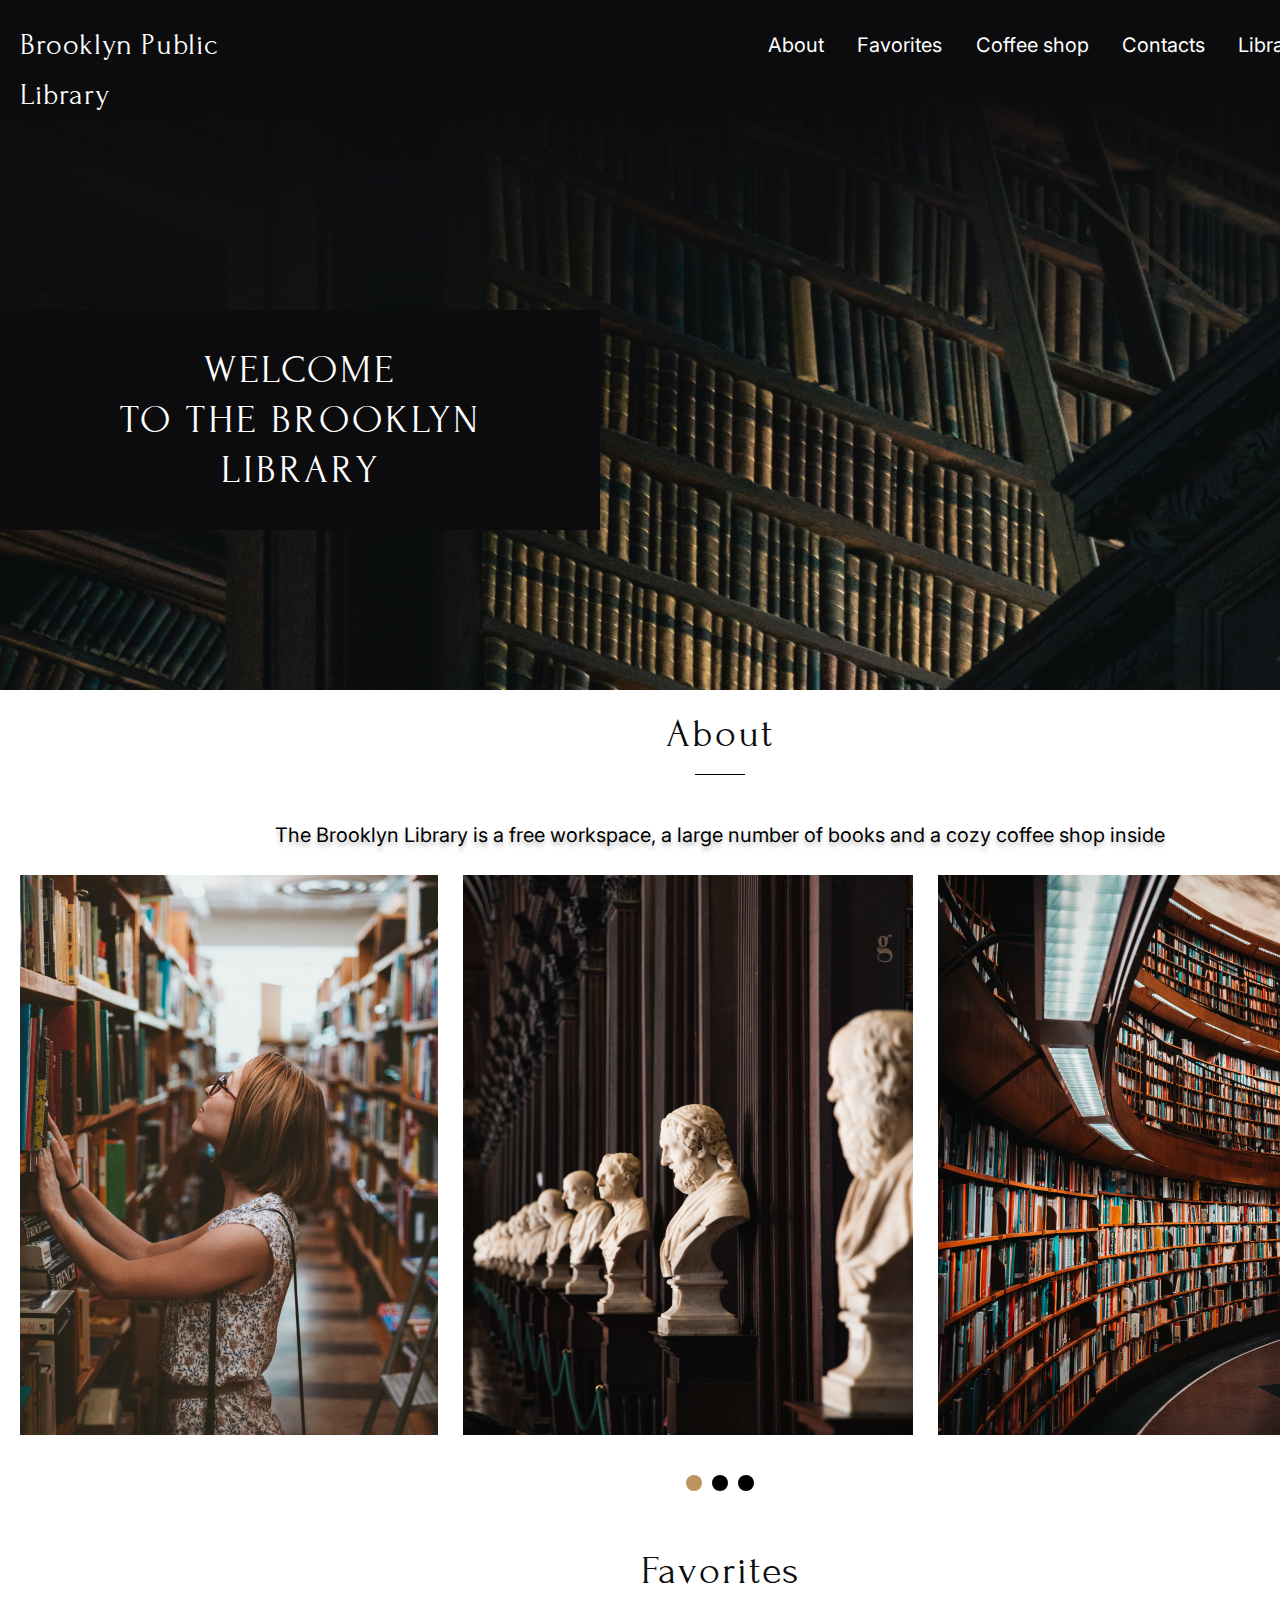
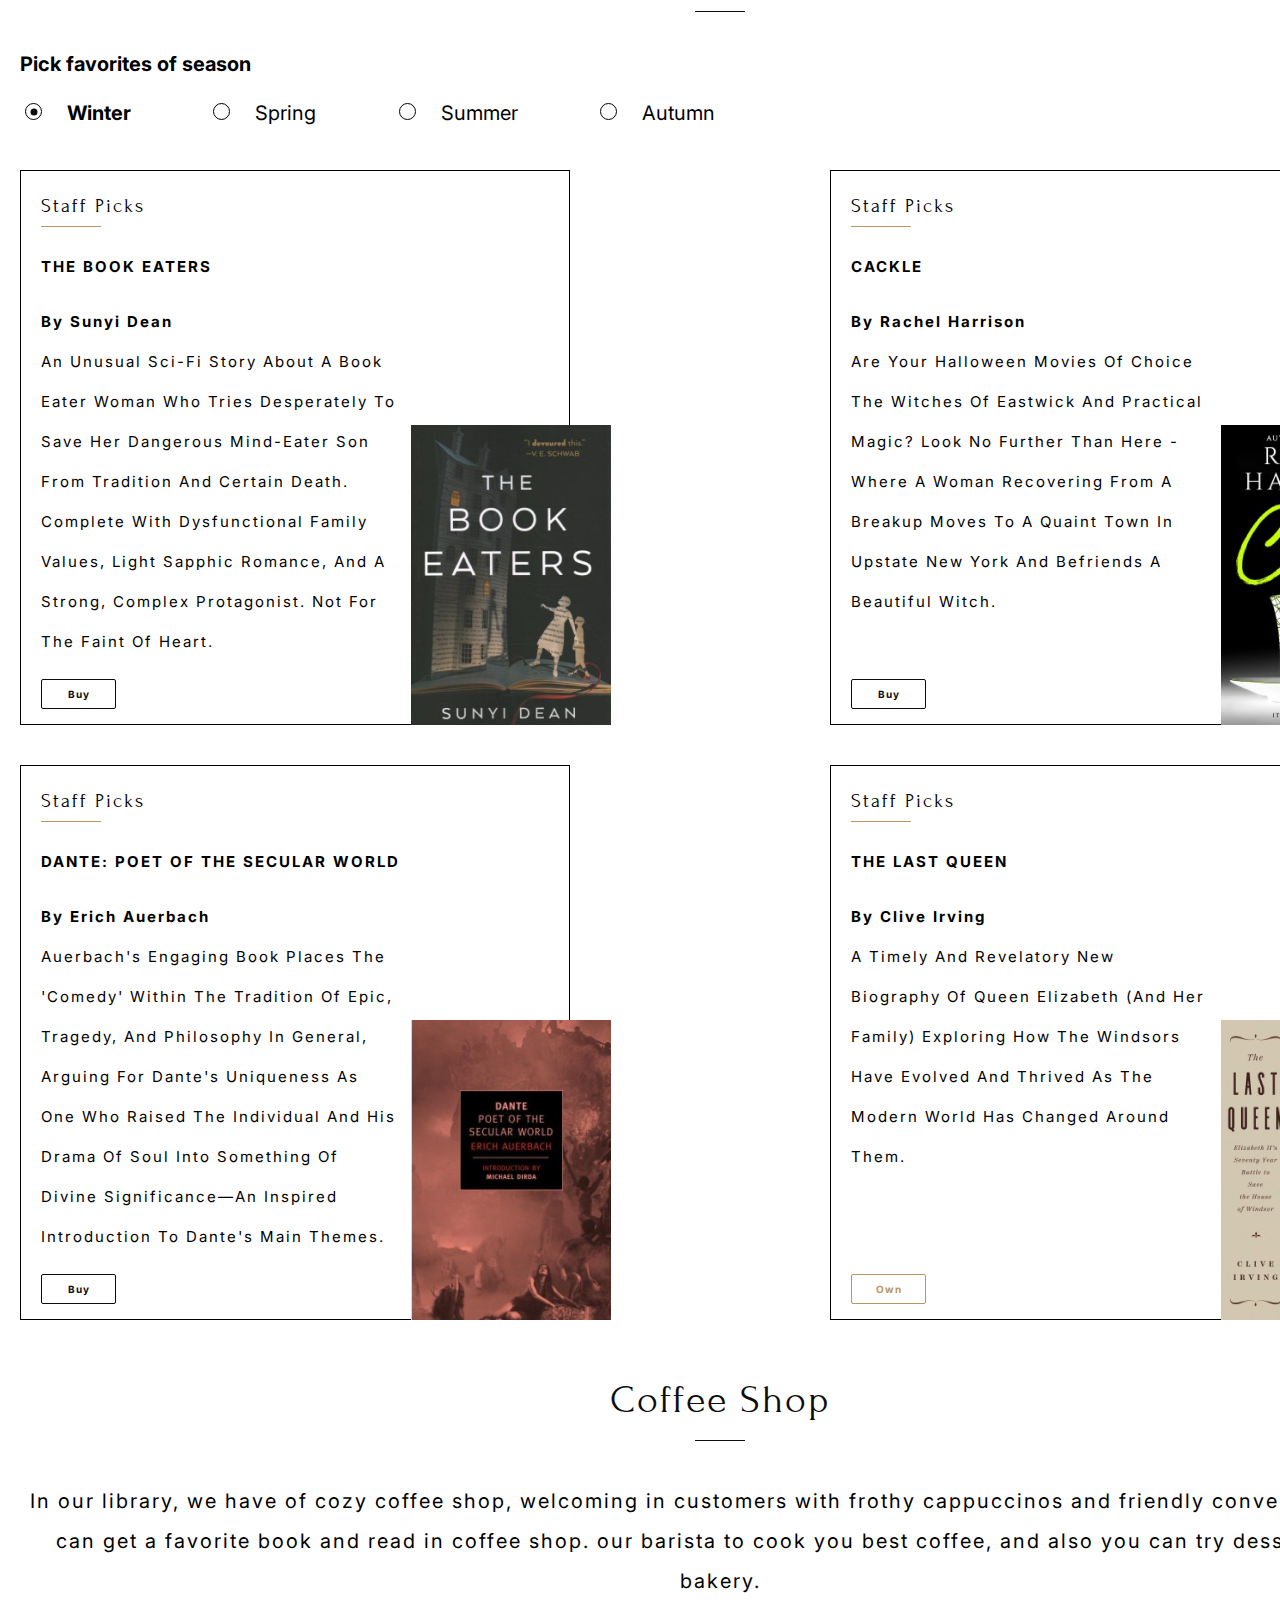
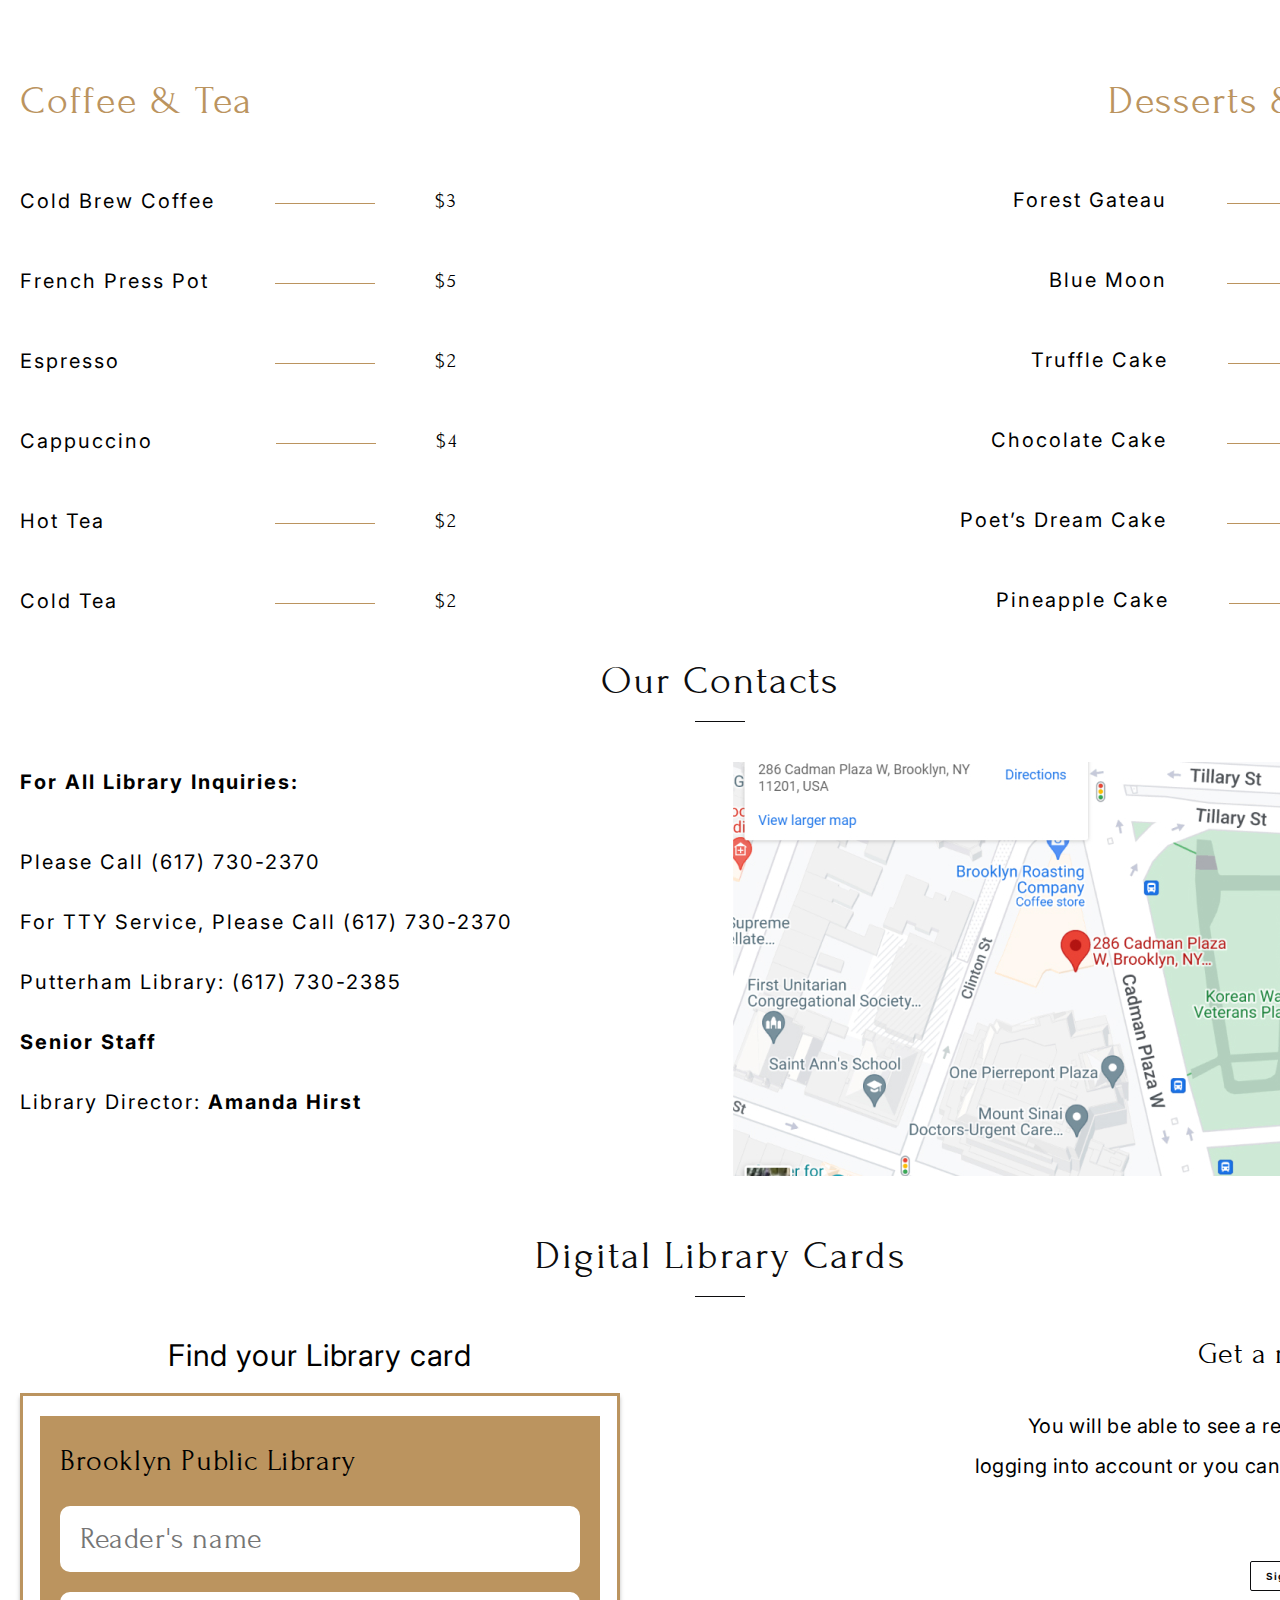
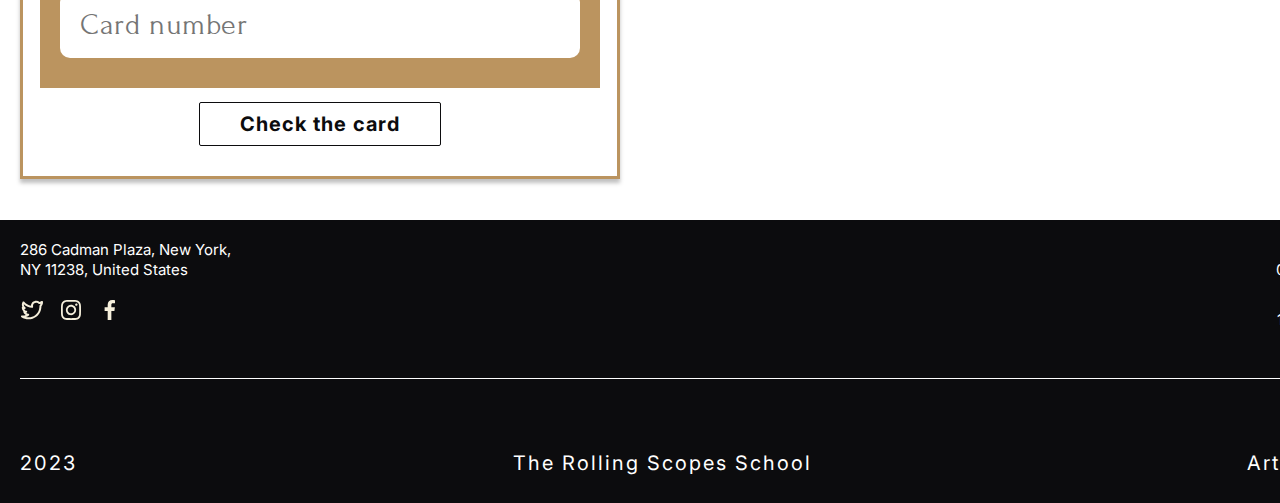
==== commit 998d8d0f: "feat: 'add listener to Arrow'" ====
--- a/library/index.html
+++ b/library/index.html
@@ -44,7 +44,7 @@
                     <p class="about_text">The Brooklyn Library is a free workspace, a large number of books and a cozy coffee shop inside </p>
                 </div>
                 <div class="about_carusel">
-                    <button class="arrow"><img src="./assets/svg/Arrow left2.png" class="arr_left" alt="arrow_left"></button>
+                    <button class="arrow arr_left" alt = 'arr_left'></button>
                     <div class="caruselAbout">
                         <div class="slideImage__block"><img src="./assets/jpeg/about_image 5.jpg" alt="about_image5"></div>
                         <div class="slideImage__block"><img src="./assets/jpeg/about_image 4.jpg" alt="about_image4"></div>
@@ -54,7 +54,7 @@
                         <div class="slideImage__block"><img src="./assets/jpeg/about_image 4.jpg" alt="about_image4"></div>
                         <div class="slideImage__block"><img src="./assets/jpeg/about_image 5.jpg" alt="about_image5"></div>
                     </div>
-                    <button class="arrow"><img src="./assets/svg/Arrow right.svg" class="arr_right" alt="arrow_right"></button>
+                    <button class="arrow arr_right" alt = 'arr_right'></button>
                 </div>
                 <div class="carusel_pagination">
                     <button class="pagination"></button>
--- a/library/scss/style.css
+++ b/library/scss/style.css
@@ -346,153 +346,165 @@
 }
 .header {
   width: 100%;
-  background: #0C0C0E;
-}
-.header .wrapper_header {
+  height: 90px;
+  background-color: #0C0C0E;
   display: flex;
   flex-direction: row;
   justify-content: space-between;
-  align-items: center;
-}
-.header .wrapper_header a {
-  text-decoration: none;
-}
-.header .wrapper_header a .nameLib {
+  padding: 20px;
+  position: relative;
+}
+.header .header_title {
+  max-width: 294px;
+  height: 50px;
+  margin-top: 15px;
   color: #FFF;
   font-family: Forum;
   font-size: 30px;
   font-style: normal;
   font-weight: 400;
-  line-height: 50px;
+  line-height: 50px; /* 166.667% */
   letter-spacing: 0.6px;
-}
-.header .wrapper_header a .nameLib:hover {
-  color: #8E8E8E;
-  transition: 0.8s;
-}
-.header .wrapper_header .container {
+  margin: 0;
+}
+.header .navigation {
+  max-width: 584px;
+  width: 100%;
+  height: 50px;
+  position: absolute;
+  right: 88px;
+}
+.header .navigation .nav_list {
+  padding: 0;
   display: flex;
   flex-direction: row;
-  max-width: 652px;
-  flex-wrap: nowrap;
   align-items: center;
   justify-content: space-between;
-  width: 100%;
-}
-.header .wrapper_header .container .navigation {
-  width: 584px;
-}
-.header .wrapper_header .container .navigation .nav_list {
-  display: flex;
-  flex-direction: row;
+  margin: 0;
+}
+.header .navigation .nav_list .list {
+  list-style: none;
+}
+.header .navigation .nav_list .list .list_link {
+  text-decoration: none;
+  color: #FFF;
+  font-family: Inter;
+  font-size: 20px;
+  font-style: normal;
+  font-weight: 400;
+  line-height: 50px;
+}
+.header .navigation .nav_list .list .list_link:hover {
+  color: #BB945F;
+  transition: 0.5s ease-in;
+}
+.header .header_container {
+  display: flex;
   justify-content: space-between;
-  padding-left: 0;
-}
-.header .wrapper_header .container .navigation .nav_list .list_section {
-  list-style: none;
-}
-.header .wrapper_header .container .navigation .nav_list .list_section .name_listSection {
-  color: #FFF;
-  font-family: Inter, sans-serif;
-  font-size: 20px;
-  font-style: normal;
-  font-weight: 400;
-  line-height: 50px;
-}
-.header .wrapper_header .container .navigation .nav_list .list_section .name_listSection:hover {
-  color: #8E8E8E;
-  transition: 0.8s;
-  font-weight: 700;
-}
-.header .wrapper_header .container .your_prof .icon_prof {
-  background: #000;
-}
-.header .wrapper_header .container .header_humb {
-  width: 45px;
-  height: 20px;
-  display: none;
-  flex-direction: column;
-  justify-content: space-between;
-}
-.header .wrapper_header .container .header_humb .humb_line {
-  width: 45px;
-  height: 2px;
-  background: #FFF;
-}
-.header .wrapper_header .container .header_humb .header_humb_open {
-  display: none;
-}
-.header .wrapper_header .open_burger_menu {
+  align-items: center;
+}
+.header .header_container .burger_menu {
   display: none;
 }
 
 @media (max-width: 1024px) and (min-width: 768px) {
   .header {
-    background-color: #0C0C0E;
-  }
-  .header .wrapper_header {
+    background: #000000;
     position: relative;
   }
-  .header .wrapper_header .container {
+  .header .navigation {
     display: flex;
+    align-items: flex-start;
+    justify-content: center;
+    position: absolute;
+    width: 320px;
+    height: 480px;
+    background: #000000;
+    top: 90px;
+    right: 0;
+    z-index: 3;
+    transition: 0.9s ease-in-out;
+    opacity: 0;
+    visibility: visible;
+  }
+  .header .navigation .nav_list {
+    flex-direction: column;
+    position: absolute;
+    width: 118px;
+    height: 370px;
+  }
+  .header .header_container {
     max-width: 113px;
     width: 100%;
   }
-  .header .wrapper_header .container .navigation {
-    display: none;
-  }
-  .header .wrapper_header .container .header_humb {
-    display: flex;
-  }
-  .header .wrapper_header .open_burger_menu {
-    display: flex;
-    flex-direction: column;
-    align-items: center;
-    width: 332px;
-    height: 570px;
-    background: #000;
+  .header .header_container .burger_menu {
+    display: block;
+    width: 45px;
+    height: 20px;
+    position: relative;
+    padding: 0;
+    border: none;
+    background: transparent;
+  }
+  .header .header_container .burger_menu .burger_line {
     position: absolute;
-    top: 0;
-    right: -100%;
-    z-index: 3;
-  }
-  .header .wrapper_header .open_burger_menu .open_bur_menu_header {
-    box-sizing: border-box;
-    display: flex;
     width: 100%;
-    padding: 31px 20px 37px 0;
-    flex-direction: row;
-    justify-content: end;
-  }
-  .header .wrapper_header .open_burger_menu .open_bur_menu_header .open_burger_your_prof {
-    margin-right: 40px;
-  }
-  .header .wrapper_header .open_burger_menu .open_bur_menu_nav .open_bur_menu_nav_list {
-    display: inline-flex;
-    flex-direction: column;
-    justify-content: center;
-    align-items: center;
-    gap: 30px;
-  }
-  .header .wrapper_header .open_burger_menu .open_bur_menu_nav .open_bur_menu_nav_list .list_section {
-    list-style: none;
-  }
-  .header .wrapper_header .open_burger_menu .open_bur_menu_nav .open_bur_menu_nav_list .list_section .name_listSection {
-    color: #FFF;
-    font-family: Inter, sans-serif;
-    font-size: 20px;
-    font-style: normal;
-    font-weight: 400;
-    line-height: 50px;
-  }
-  .header .wrapper_header .open_burger_menu .open_bur_menu_nav .open_bur_menu_nav_list .list_section .name_listSection:hover {
-    color: #8E8E8E;
-    transition: 0.8s;
-    font-weight: 700;
-  }
-  .header .wrapper_header .openbur {
-    right: -20px;
-    animation-duration: 2s;
+    height: 2px;
+    background: #FFFFFF;
+    left: 0;
+    top: 50%;
+    transition: opacity 0.3s ease-in-out;
+  }
+  .header .header_container .burger_menu::before,
+  .header .header_container .burger_menu::after {
+    content: "";
+    left: 0;
+    background: #FFFFFF;
+    width: 100%;
+    height: 2px;
+    position: absolute;
+    transition: transform 0.3s ease-in-out, top 0.3s ease-in-out, bottom 0.3s ease-in-out;
+  }
+  .header .header_container .burger_menu::before {
+    top: 2px;
+  }
+  .header .header_container .burger_menu::after {
+    bottom: 0;
+  }
+  .header .header_container .burger_menu_click {
+    display: block;
+    width: 45px;
+    height: 20px;
+    position: relative;
+    padding: 0;
+    border: none;
+    background: transparent;
+  }
+  .header .header_container .burger_menu_click .burger_line {
+    opacity: 0;
+    transition: opacity 0.3s ease-in-out;
+  }
+  .header .header_container .burger_menu_click::before {
+    content: "";
+    left: 0;
+    background: #FFFFFF;
+    width: 100%;
+    height: 2px;
+    position: absolute;
+    transform: rotate(45deg);
+    top: 50%;
+    transition: transform 0.3s ease-in-out, top 0.3s ease-in-out, bottom 0.3s ease-in-out;
+  }
+  .header .header_container .burger_menu_click::after {
+    content: "";
+    left: 0;
+    background: #FFFFFF;
+    width: 100%;
+    height: 2px;
+    position: absolute;
+    transform: rotate(-45deg);
+    top: 50%;
+    transition: transform 0.3s ease-in-out, top 0.3s ease-in-out, bottom 0.3s ease-in-out;
   }
 }
 .about {
@@ -616,18 +628,29 @@
     text-shadow: none;
   }
   .about .wrapper .about_carusel {
-    max-width: 568px;
+    max-width: 614px;
     align-items: center;
   }
   .about .wrapper .about_carusel .arrow {
     display: inline;
-    background: #FFF;
     border: none;
-    width: 28px;
-    height: 23px;
-  }
-  .about .wrapper .about_carusel #about_carusel_img2, .about .wrapper .about_carusel #about_carusel_img3 {
-    display: none;
+    width: 24px;
+    height: 24px;
+    padding: 0;
+    background-color: #FFF;
+  }
+  .about .wrapper .about_carusel .arr_left {
+    background-image: url("/assets/svg/Arrow_Left.svg");
+  }
+  .about .wrapper .about_carusel .arr_right {
+    background-image: url("/assets/svg/Arrow right.svg");
+  }
+  .about .wrapper .about_carusel .caruselAbout {
+    width: 450px;
+    height: 560px;
+    left: -982px;
+    gap: 82px;
+    transition-duration: 1s;
   }
   .about .wrapper .carusel_pagination {
     max-width: 120px;
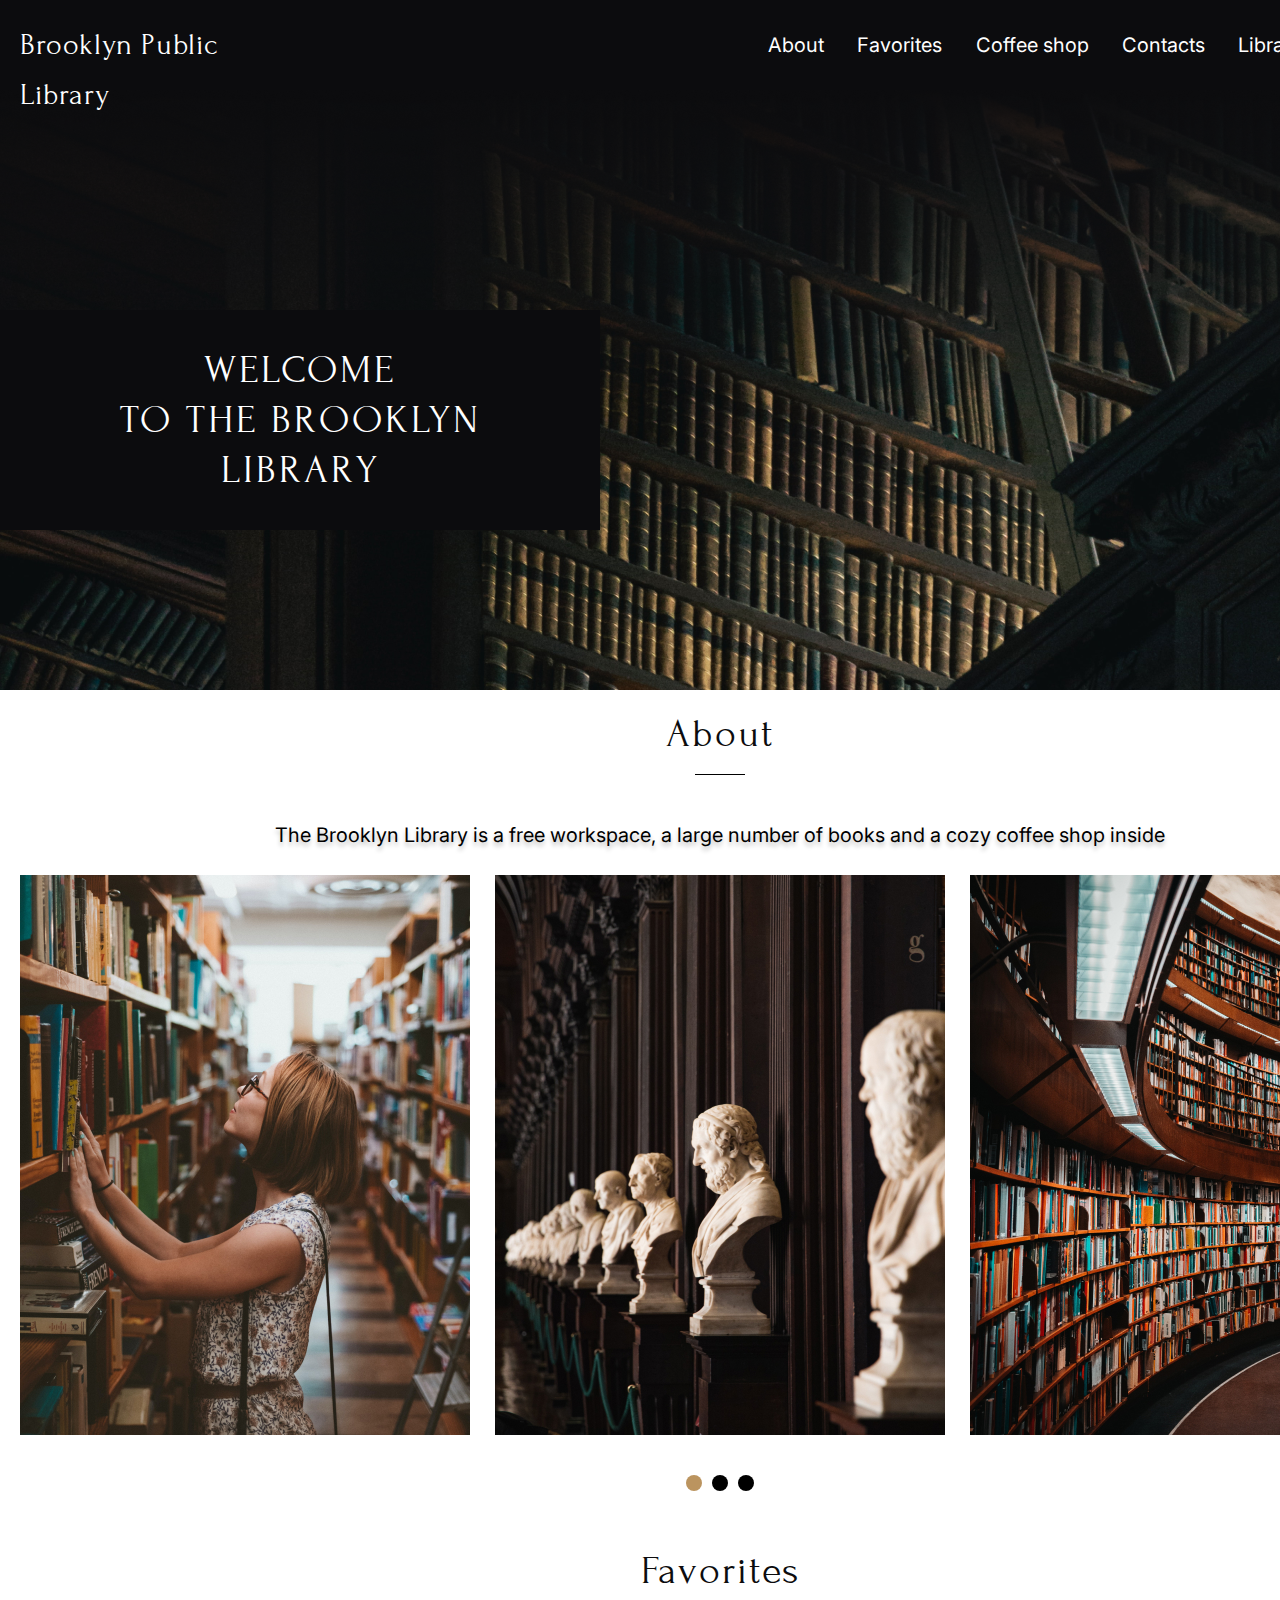
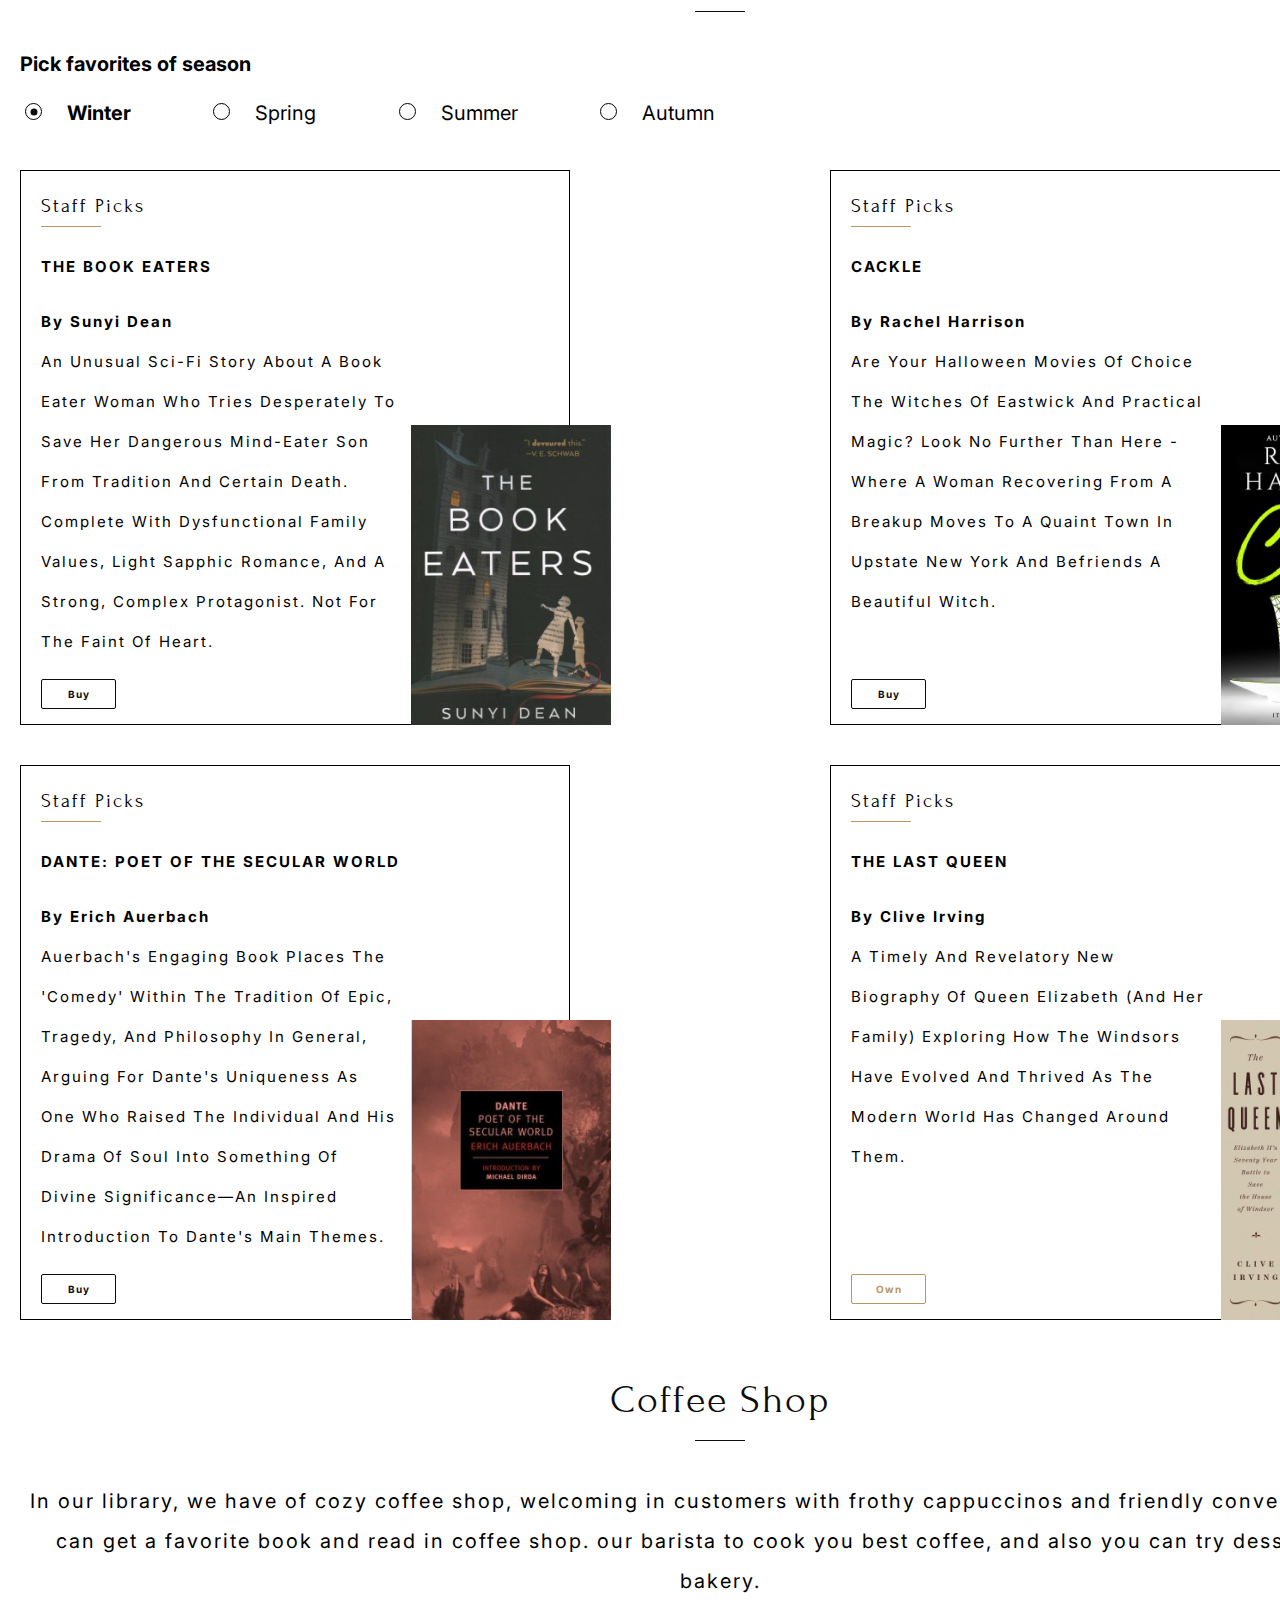
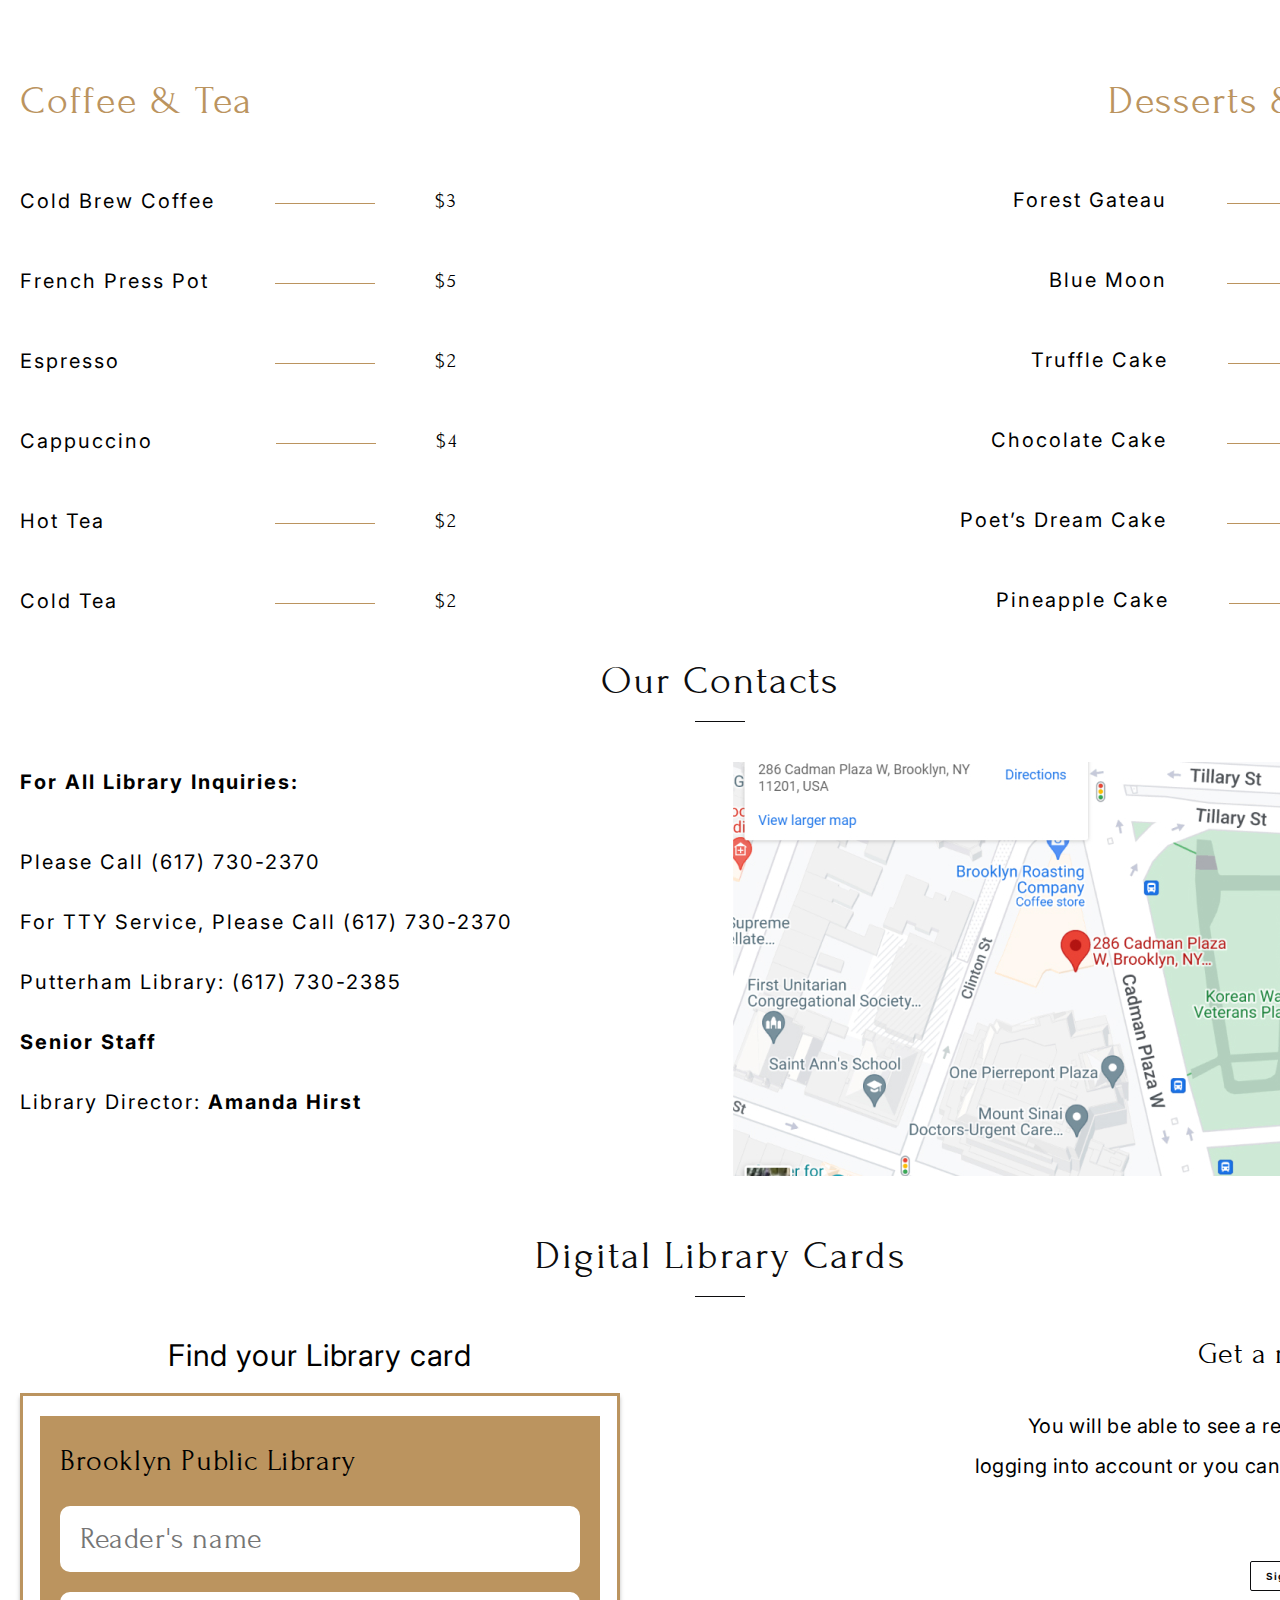
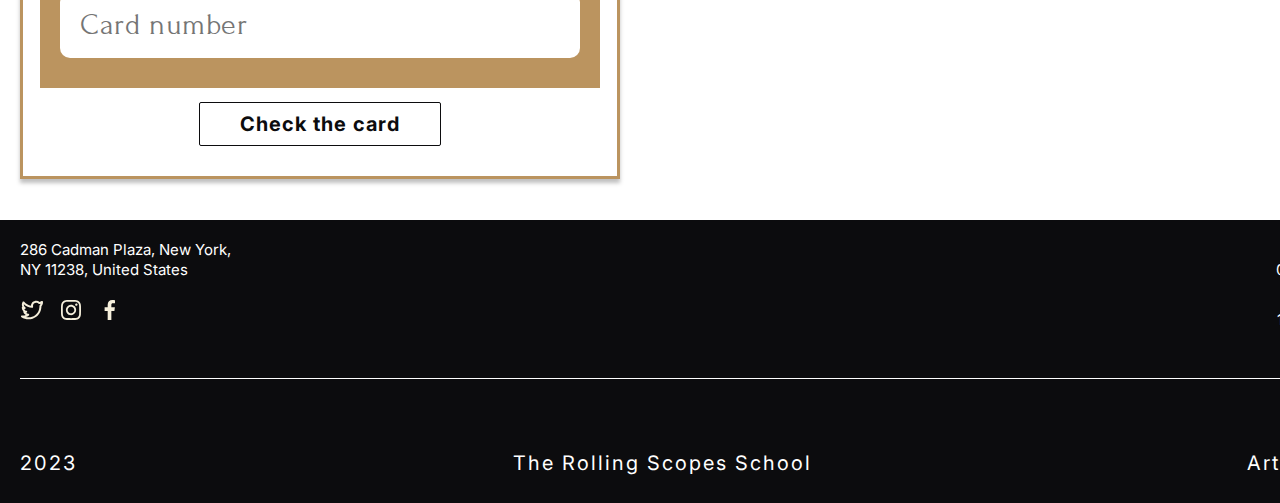
==== commit 18d82363: "fix " curently slider to about, click arrow and pagin bg'" ====
--- a/library/index.html
+++ b/library/index.html
@@ -44,7 +44,7 @@
                     <p class="about_text">The Brooklyn Library is a free workspace, a large number of books and a cozy coffee shop inside </p>
                 </div>
                 <div class="about_carusel">
-                    <button class="arrow arr_left" alt = 'arr_left'></button>
+                    <button class="arrow arr_left" alt = 'arr_left' ></button>
                     <div class="caruselAbout">
                         <div class="slideImage__block"><img src="./assets/jpeg/about_image 5.jpg" alt="about_image5"></div>
                         <div class="slideImage__block"><img src="./assets/jpeg/about_image 4.jpg" alt="about_image4"></div>
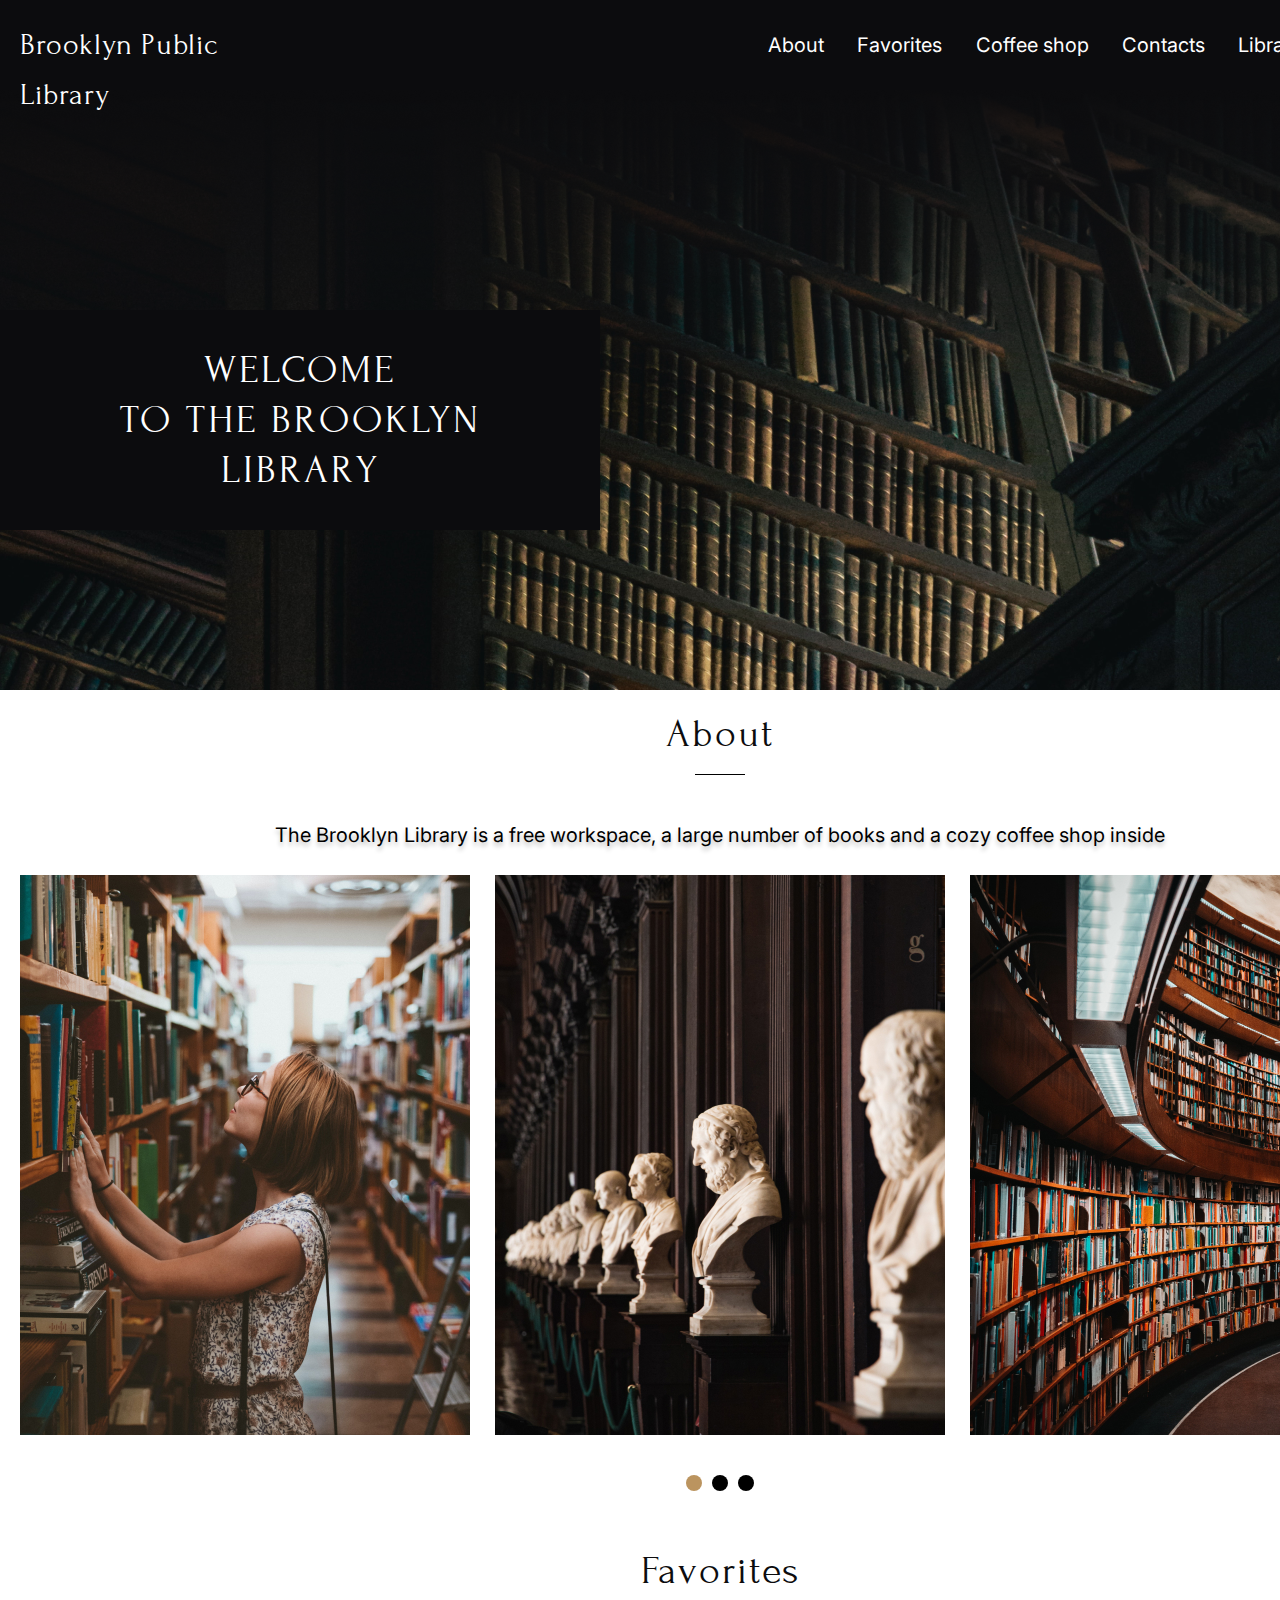
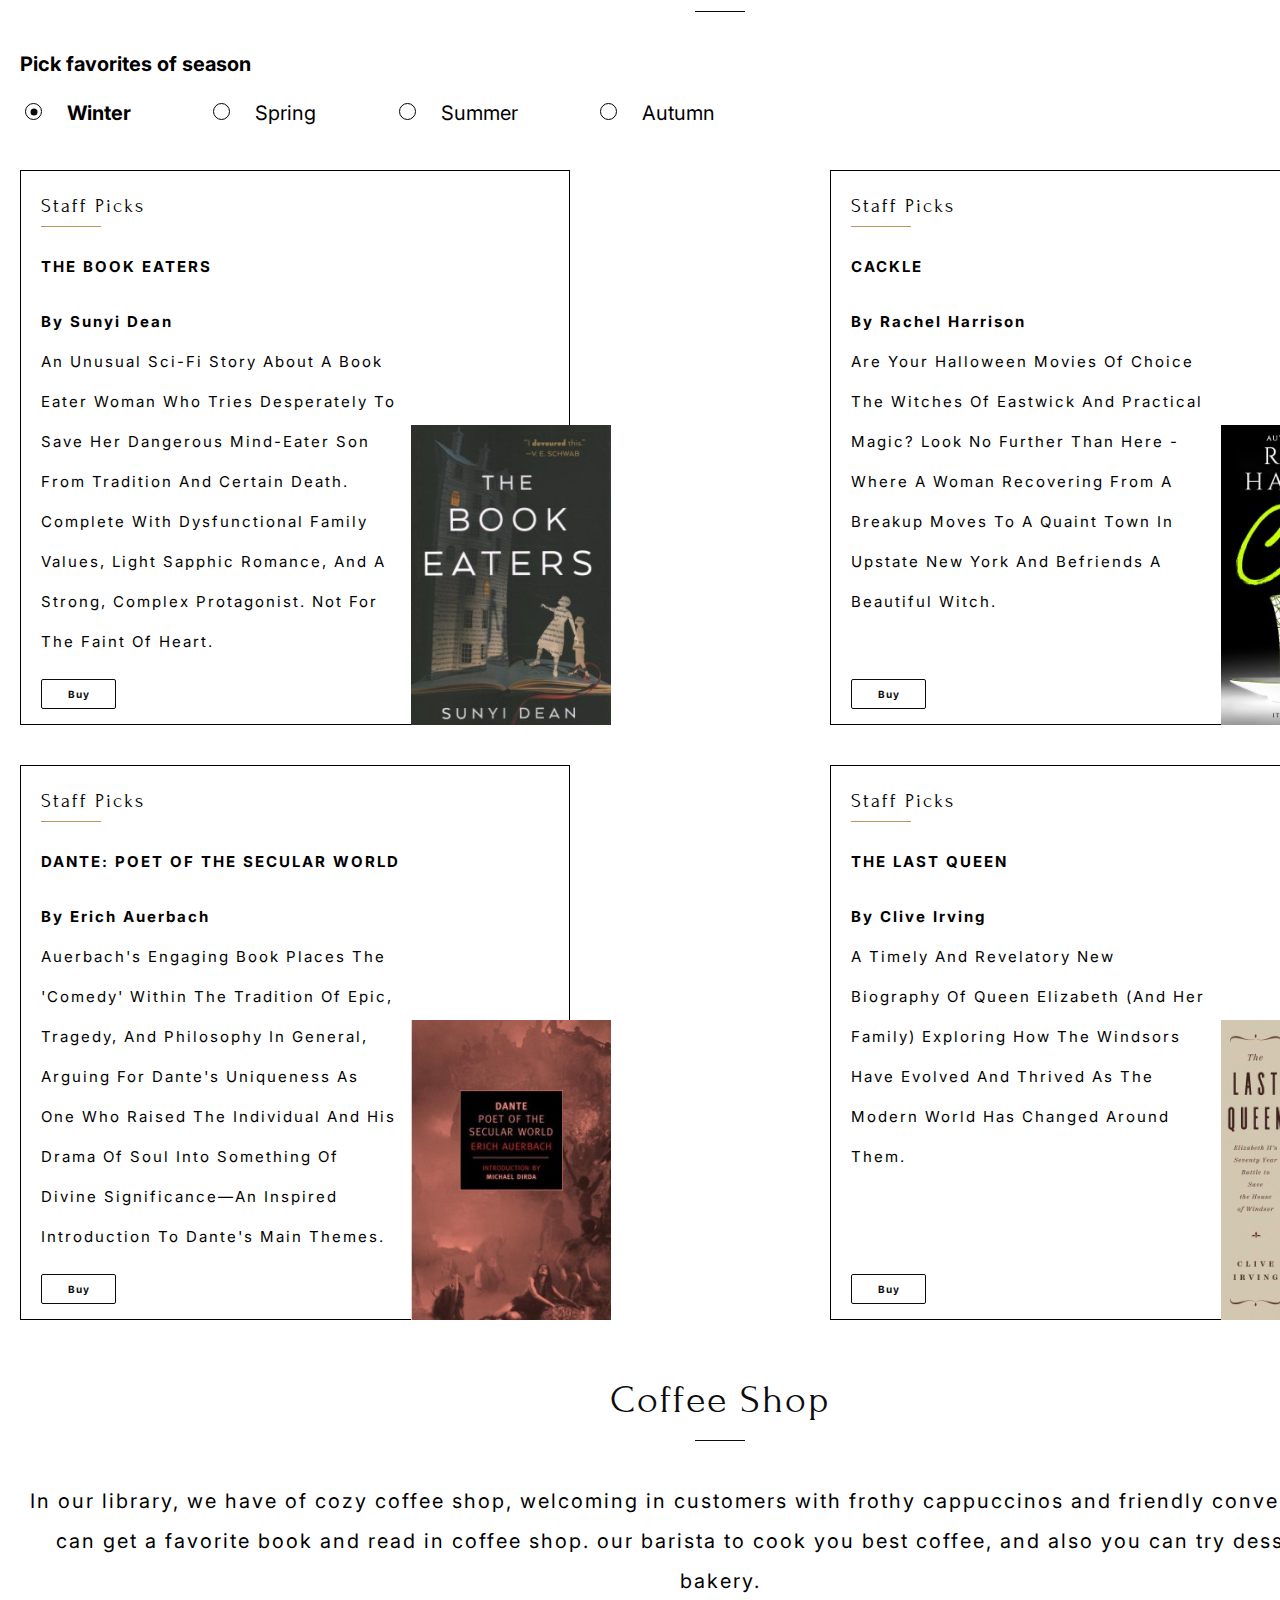
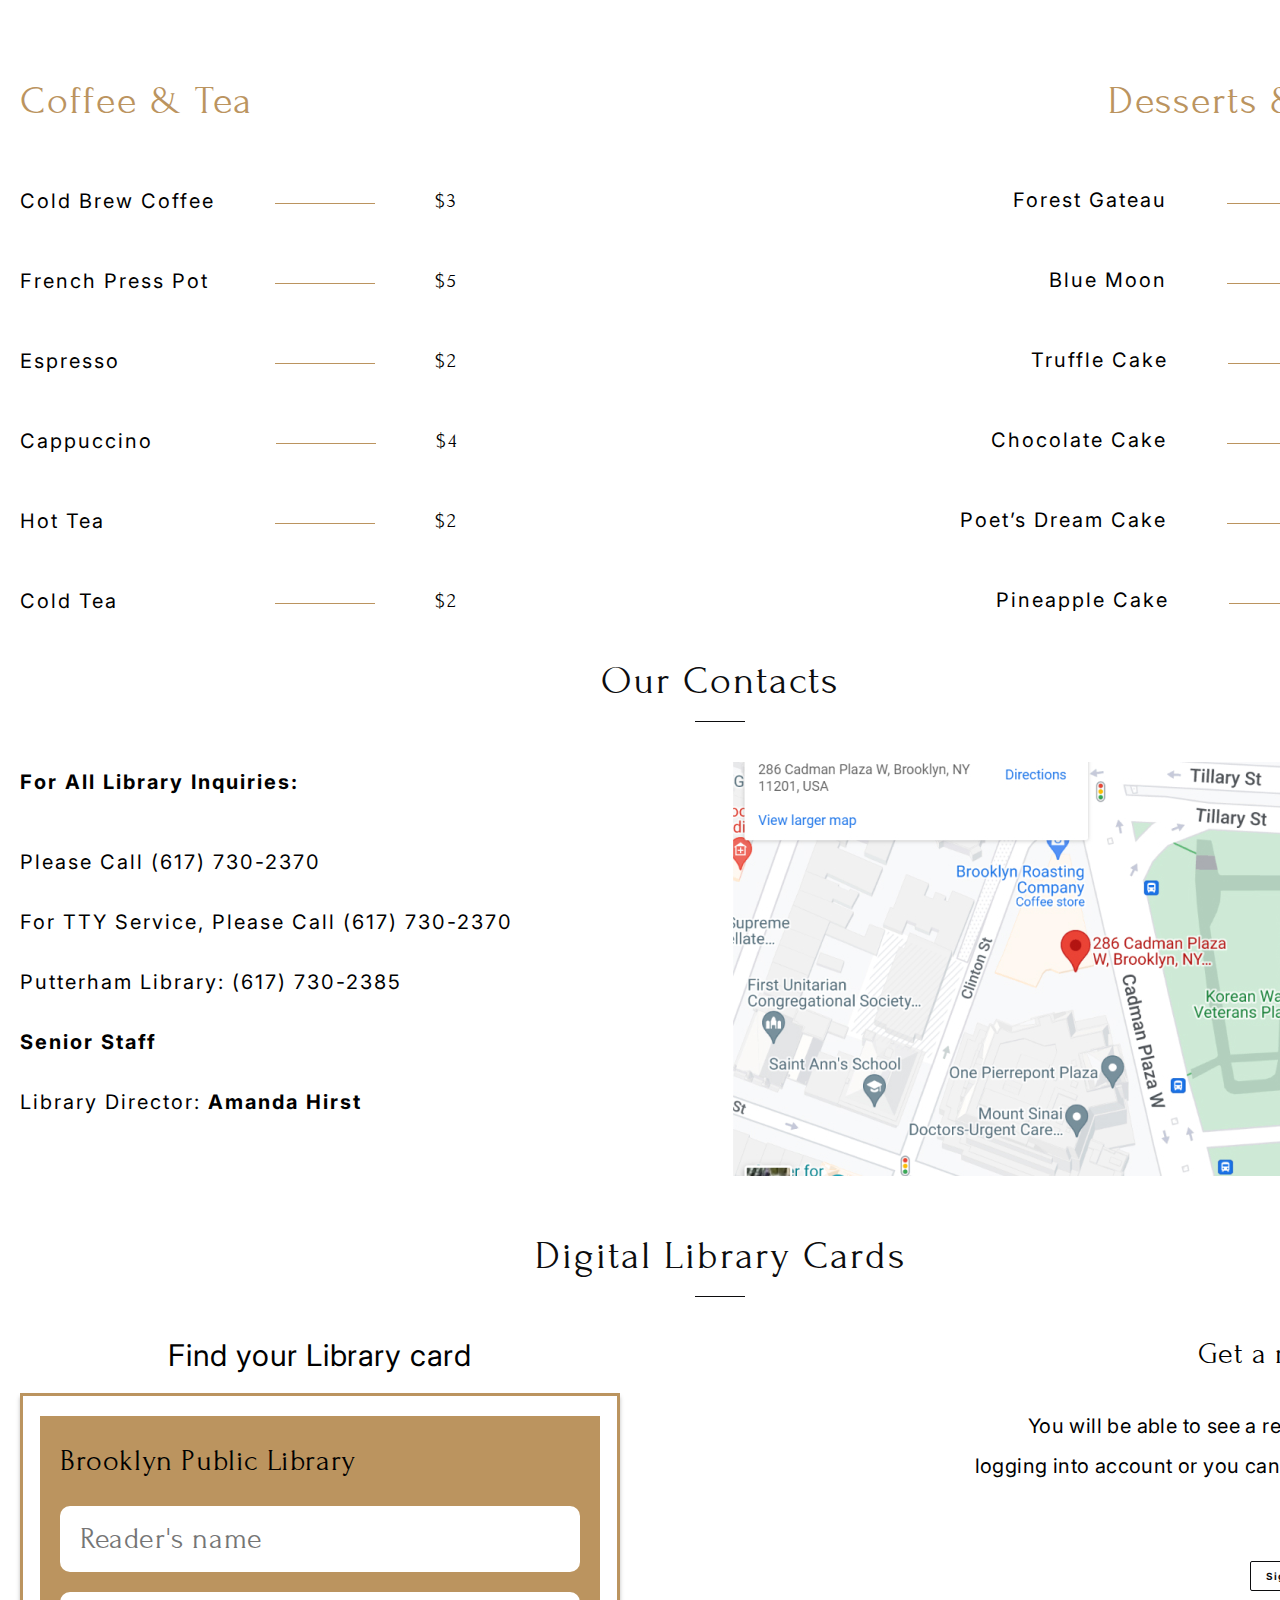
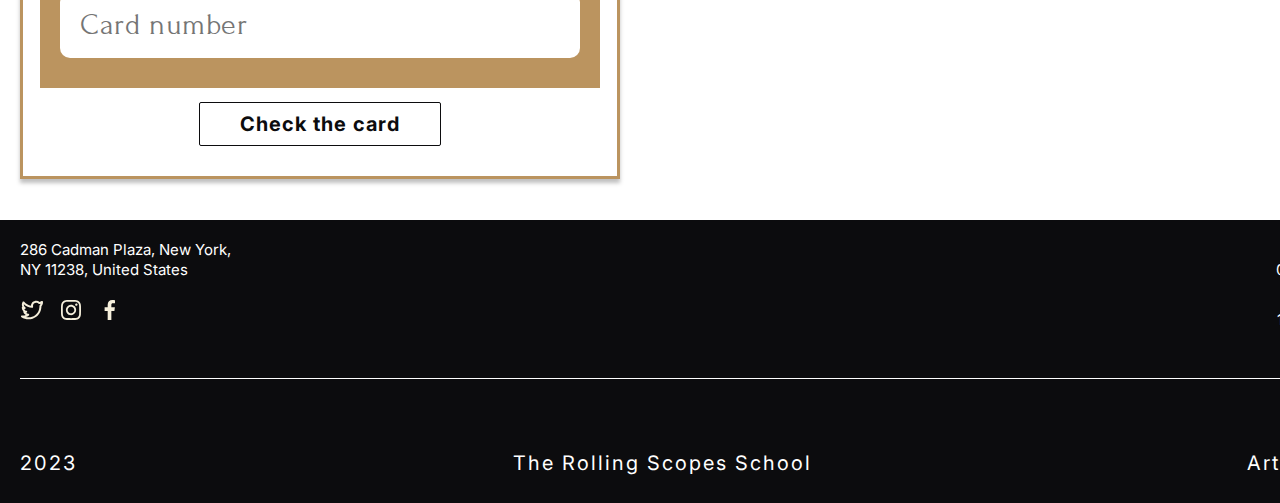
==== commit bf3eda22: "feat: _dropMenu," ====
--- a/library/index.html
+++ b/library/index.html
@@ -25,6 +25,16 @@
             <button class="burger_menu">
                 <span class="burger_line"></span>
             </button>
+        </div>
+        <div class="drop_menuProf">
+            <span class="prof">Profile</span>
+            <span class="lg">Log In</span>
+            <span class="rg">Register</span>
+        </div>
+        <div class="drop_menuProfAuth">
+            <span class="prof">Profile</span>
+            <span class="mProf">My profile</span>
+            <span class="lg_out">Log Out</span>
         </div>
     </header>
     <main class="main">
@@ -136,7 +146,7 @@
                                 <h4 class="autor">By Clive Irving</h4>
                             </div>
                             <p class="description">A timely and revelatory new biography of Queen Elizabeth (and her family) exploring how the Windsors have evolved and thrived as the modern world has changed around them.</p>
-                            <button disabled class="own_book">Own</button>
+                            <button disabled class="buy_book">Buy</button>
                         </div>
                         <img src="./assets/jpeg/book4.jpg" alt="book4" class="book">
                     </div>
@@ -184,7 +194,7 @@
                                 <h4 class="autor">By Alexandra Chang</h4>
                             </div>
                             <p class="description">A fascinating story of a teenage girl who marries a man twice her age with the promise to bring her to America. Her marriage is an opportunity for her family to eventually immigrate. For fans of Isabel Allende and Julia Alvarez.</p>
-                            <button disabled class="own_book">Own</button>
+                            <button disabled class="buy_book">Buy</button>
                         </div>
                         <img src="./assets/jpeg/book8.jpg" alt="book8" class="book">
                     </div>
@@ -235,6 +245,54 @@
                             <button class="buy_book">Buy</button>
                         </div>
                         <img src="./assets/jpeg/book12.jpg" alt="book12" class="book">
+                    </div>
+                    <div class="present_book" id="book13">
+                        <div class="bg-description">
+                            <h5 class="staff_picks">Staff Picks</h5>
+                            <div class="name_book">
+                                <h3 class="book_title">Casual Conversation</h3>
+                                <h4 class="autor">By Renia White</h4>
+                            </div>
+                            <p class="description">White's impressive debut collection takes readers through and beyond the concepts of conversation and the casual - both what we say to each other and what we don't, examining the possibilities around how we construct and communicate identity. </p>
+                            <button class="buy_book">Buy</button>
+                        </div>
+                        <img src="./assets/jpeg/book13.jpg" alt="book13" class="book">
+                    </div>
+                    <div class="present_book" id="book14">
+                        <div class="bg-description">
+                            <h5 class="staff_picks">Staff Picks</h5>
+                            <div class="name_book">
+                                <h3 class="book_title">The Great Fire</h3>
+                                <h4 class="autor">By Lou Ureneck</h4>
+                            </div>
+                            <p class="description">The harrowing story of an ordinary American and a principled Naval officer who, horrified by the burning of Smyrna, led an extraordinary rescue effort that saved a quarter of a million refugees from the Armenian Genocide</p>
+                            <button class="buy_book">Buy</button>
+                        </div>
+                        <img src="./assets/jpeg/book14.jpg" alt="book14" class="book">
+                    </div>
+                    <div class="present_book" id="book15">
+                        <div class="bg-description">
+                            <h5 class="staff_picks">Staff Picks</h5>
+                            <div class="name_book">
+                                <h3 class="book_title">Rickey: The Life and Legend</h3>
+                                <h4 class="autor">By Howard Bryant</h4>
+                            </div>
+                            <p class="description">With the fall rolling around, one can't help but think of baseball's postseason coming up! And what better way to prepare for it than reading the biography of one of the game's all-time greatest performers, the Man of Steal, Rickey Henderson?</p>
+                            <button class="buy_book">Buy</button>
+                        </div>
+                        <img src="./assets/jpeg/book15.jpg" alt="book15" class="book">
+                    </div>
+                    <div class="present_book" id="book16">
+                        <div class="bg-description">
+                            <h5 class="staff_picks">Staff Picks</h5>
+                            <div class="name_book">
+                                <h3 class="book_title">Slug: And Other Stories</h3>
+                                <h4 class="autor">By Megan Milks</h4>
+                            </div>
+                            <p class="description">Exes Tegan and Sara find themselves chained together by hairballs of codependency. A father and child experience the shared trauma of giving birth to gods from their wounds.</p>
+                            <button class="buy_book">Buy</button>
+                        </div>
+                        <img src="./assets/jpeg/book16.jpg" alt="book16" class="book">
                     </div>
                 </div>
             </div>
@@ -378,6 +436,62 @@
             </div>
         </div>
     </footer>
+    <div class="modal">
+        <dialog class="modal_lg">
+            <img src="./assets/svg/close_btn.svg" alt="btnClose" class="btn_close">
+            <div class="modalLg__content">
+                <span class="modal_title">Login</span>
+                <form action="#" method="dialog" class="modal_lgForm">
+                    <div class="formLg_mail">
+                        <label for="email">E-mail or readers card</label>
+                        <input type="email" name="email" id="inpLg_email">
+                    </div>
+                    <div class="formLg_psw">
+                        <label for="psw_lg">Password</label>
+                        <input type="password" name="psw_lg" id="inpLg_psw">
+                    </div>
+                    <div class="formLg_btnSub">
+                        <input type="submit" value="Log In" id="lg_btnSub">
+                    </div>
+                </form>
+                <div class="modal_lgText">
+                    <span class="lgText">Don’t have an account?</span>
+                    <a href="#"class='reg_link'>Register</a>
+                </div>
+            </div>
+        </dialog>
+        <dialog class="modal_reg">
+            <img src="./assets/svg/close_btn.svg" alt="btnClose" class="btn_close">
+            <div class="modalReg_content">
+                <span class="modal_title">Register</span>
+                <form action="#" method="dialog" class="modalReg_form">
+                    <div class="formReg_fn">
+                        <label for="reg_fn">First name</label>
+                        <input type="text" name="reg_fn" id="inpReg_fn">
+                    </div>
+                    <div class="formReg_ln">
+                        <label for="reg_ln">Last name</label>
+                        <input type="text" name="reg_ln" id="inpReg_ln">
+                    </div>
+                    <div class="formReg_mail">
+                        <label for="reg_mail">E-mail</label>
+                        <input type="text" name="reg_mail" id="inpReg_mail">
+                    </div>
+                    <div class="formReg_psw">
+                        <label for="reg_psw">Password</label>
+                        <input type="password" name="reg_psw" id="inpReg_psw">
+                    </div>
+                    <div class="formReg_btnSub">
+                        <input type="submit" value="Sing Up" id="reg_btnSub">
+                    </div>
+                </form>
+                <div class="modal_regText">
+                    <span class="reg_text">Already have an account?</span>
+                    <a href="" class="login_link">Login</a>
+                </div>
+            </div>
+        </dialog>
+    </div>
     <script src="./index.js"></script>
 </body>
 </html>--- a/library/scss/style.css
+++ b/library/scss/style.css
@@ -402,6 +402,9 @@
   display: flex;
   justify-content: space-between;
   align-items: center;
+}
+.header .header_container .prof {
+  cursor: pointer;
 }
 .header .header_container .burger_menu {
   display: none;
@@ -797,6 +800,9 @@
   background: #FFF;
   padding-left: 20px;
   position: relative;
+  opacity: 1;
+  visibility: visible;
+  display: flex;
 }
 .favorites .wrapper .grid .present_book .bg-description {
   margin-bottom: 15px;
@@ -900,8 +906,34 @@
   line-height: normal;
   letter-spacing: 1px;
 }
-.favorites .wrapper .grid #book5, .favorites .wrapper .grid #book6, .favorites .wrapper .grid #book7, .favorites .wrapper .grid #book8, .favorites .wrapper .grid #book9, .favorites .wrapper .grid #book10, .favorites .wrapper .grid #book11, .favorites .wrapper .grid #book12 {
+.favorites .wrapper .grid #book5, .favorites .wrapper .grid #book6, .favorites .wrapper .grid #book7, .favorites .wrapper .grid #book8, .favorites .wrapper .grid #book9, .favorites .wrapper .grid #book10, .favorites .wrapper .grid #book11, .favorites .wrapper .grid #book12, .favorites .wrapper .grid #book13, .favorites .wrapper .grid #book14, .favorites .wrapper .grid #book15, .favorites .wrapper .grid #book16 {
   display: none;
+  opacity: 0;
+  visibility: hidden;
+}
+@keyframes fadeIn {
+  0% {
+    opacity: 0;
+    visibility: hidden;
+    display: none;
+  }
+  100% {
+    opacity: 1;
+    visibility: visible;
+    display: flex;
+  }
+}
+@keyframes fadeOut {
+  100% {
+    opacity: 1;
+    visibility: visible;
+    display: flex;
+  }
+  0% {
+    opacity: 0;
+    visibility: hidden;
+    display: none;
+  }
 }
 
 @media (max-width: 1024px) and (min-width: 768px) {
@@ -1465,4 +1497,307 @@
   .footer .wrapper .footer_rss .year {
     margin: 0;
   }
+}
+.drop_menuProf {
+  display: none;
+  width: 80px;
+  height: 115px;
+  background: #FFFFFF;
+  position: absolute;
+  z-index: 3;
+  top: 70px;
+  right: 20px;
+  flex-direction: column;
+  align-items: center;
+  justify-content: flex-start;
+}
+.drop_menuProf .prof {
+  margin-top: 5px;
+  color: #000;
+  font-family: Inter;
+  font-size: 15px;
+  font-style: normal;
+  font-weight: 700;
+  line-height: 20px; /* 133.333% */
+}
+.drop_menuProf .prof::after {
+  content: "";
+  width: 40px;
+  height: 1px;
+  background: #BB945F;
+  display: block;
+  margin: 5px auto 15px auto;
+}
+.drop_menuProf .lg, .drop_menuProf .rg {
+  font-family: Inter;
+  font-size: 15px;
+  font-style: normal;
+  font-weight: 400;
+  line-height: 20px;
+  cursor: pointer;
+}
+.drop_menuProf .lg {
+  margin-bottom: 10px;
+}
+
+.leaveDrop {
+  display: flex;
+}
+
+.drop_menuProfAuth {
+  width: 80px;
+  height: 115px;
+  background: #FFFFFF;
+  display: none;
+  flex-direction: column;
+  align-items: center;
+  justify-content: flex-start;
+}
+.drop_menuProfAuth .prof {
+  margin-top: 5px;
+  color: #000;
+  font-family: Inter;
+  font-size: 15px;
+  font-style: normal;
+  font-weight: 700;
+  line-height: 20px; /* 133.333% */
+}
+.drop_menuProfAuth .prof::after {
+  content: "";
+  width: 40px;
+  height: 1px;
+  background: #BB945F;
+  display: block;
+  margin: 5px auto 15px auto;
+}
+.drop_menuProfAuth .mProf, .drop_menuProfAuth .lg_out {
+  font-family: Inter;
+  font-size: 15px;
+  font-style: normal;
+  font-weight: 400;
+  line-height: 20px;
+}
+.drop_menuProfAuth .mProf {
+  margin-bottom: 10px;
+}
+
+@media (max-width: 768px) {
+  .drop_menuProf {
+    top: 70px;
+    right: 105px;
+  }
+}
+.modal {
+  display: none;
+  position: fixed;
+  top: 0;
+  z-index: 3;
+  width: inherit;
+  height: 100%;
+  background: rgba(0, 0, 0, 0.5);
+}
+.modal .modal_lg {
+  display: none;
+  flex-direction: column;
+  align-items: center;
+  width: 250px;
+  height: 262px;
+  background: #FFF;
+  border: none;
+  top: 90px;
+}
+.modal .modal_lg .btn_close {
+  position: absolute;
+  top: 15px;
+  right: 15px;
+  cursor: pointer;
+}
+.modal .modal_lg .modalLg__content {
+  display: flex;
+  flex-direction: column;
+  position: relative;
+  top: 20px;
+}
+.modal .modal_lg .modalLg__content .modal_title {
+  text-align: center;
+  color: #000;
+  text-align: center;
+  font-family: Forum;
+  font-size: 20px;
+  font-style: normal;
+  font-weight: 400;
+  line-height: 20px; /* 100% */
+  letter-spacing: 0.4px;
+  text-transform: uppercase;
+  margin-bottom: 20px;
+}
+.modal .modal_lg .modalLg__content .modal_lgForm {
+  display: flex;
+  flex-direction: column;
+  justify-content: space-between;
+  width: 200px;
+  height: 160px;
+  flex-shrink: 0;
+}
+.modal .modal_lg .modalLg__content .modal_lgForm label {
+  color: #000;
+  text-align: center;
+  font-family: Inter;
+  font-size: 15px;
+  font-style: normal;
+  font-weight: 400;
+  line-height: 20px; /* 133.333% */
+  letter-spacing: 0.3px;
+}
+.modal .modal_lg .modalLg__content .modal_lgForm input {
+  width: 200px;
+  height: 20px;
+  flex-shrink: 0;
+  border: 1px solid #BB945F;
+  margin-top: 10px;
+}
+.modal .modal_lg .modalLg__content .modal_lgForm #lg_btnSub {
+  width: 75px;
+  height: 30px;
+  flex-shrink: 0;
+  border-radius: 2px;
+  border: 1px solid #0C0C0E;
+  background: #FFF;
+  color: #0C0C0E;
+  text-align: center;
+  font-family: Inter;
+  font-size: 10px;
+  font-style: normal;
+  font-weight: 700;
+  line-height: normal;
+  letter-spacing: 1px;
+  cursor: pointer;
+  margin-top: 20px;
+}
+.modal .modal_lg .modalLg__content .modal_lgText {
+  margin: 10px, 0, 20px, 0;
+}
+.modal .modal_lg .modalLg__content .modal_lgText .lgText {
+  color: #000;
+  text-shadow: 0px 2px 3px rgba(255, 255, 255, 0.16);
+  font-family: Inter;
+  font-size: 10px;
+  font-style: normal;
+  font-weight: 400;
+  line-height: normal;
+  margin-right: 10px;
+}
+.modal .modal_lg .modalLg__content .modal_lgText .reg_link {
+  text-decoration: none;
+  color: #0C0C0E;
+  text-align: center;
+  font-family: Inter;
+  font-size: 10px;
+  font-style: normal;
+  font-weight: 700;
+  line-height: normal;
+  letter-spacing: 1px;
+  text-decoration-line: underline;
+}
+.modal .modal_reg {
+  display: none;
+  width: 250px;
+  height: 382px;
+  flex-direction: column;
+  align-items: center;
+  background: #FFF;
+  border: none;
+  top: 90px;
+}
+.modal .modal_reg .btn_close {
+  position: absolute;
+  top: 15px;
+  right: 15px;
+  cursor: pointer;
+}
+.modal .modal_reg .modalReg_content {
+  display: flex;
+  flex-direction: column;
+  position: relative;
+  top: 20px;
+}
+.modal .modal_reg .modalReg_content .modal_title {
+  text-align: center;
+  color: #000;
+  text-align: center;
+  font-family: Forum;
+  font-size: 20px;
+  font-style: normal;
+  font-weight: 400;
+  line-height: 20px; /* 100% */
+  letter-spacing: 0.4px;
+  text-transform: uppercase;
+  margin-bottom: 20px;
+}
+.modal .modal_reg .modalReg_content .modalReg_form {
+  display: flex;
+  flex-direction: column;
+  justify-content: space-between;
+  width: 200px;
+  height: 280px;
+}
+.modal .modal_reg .modalReg_content .modalReg_form label {
+  color: #000;
+  text-align: center;
+  font-family: Inter;
+  font-size: 15px;
+  font-style: normal;
+  font-weight: 400;
+  line-height: 20px; /* 133.333% */
+  letter-spacing: 0.3px;
+}
+.modal .modal_reg .modalReg_content .modalReg_form input {
+  width: 200px;
+  height: 20px;
+  flex-shrink: 0;
+  border: 1px solid #BB945F;
+  margin-top: 10px;
+}
+.modal .modal_reg .modalReg_content .modalReg_form #reg_btnSub {
+  width: 75px;
+  height: 30px;
+  flex-shrink: 0;
+  border-radius: 2px;
+  border: 1px solid #0C0C0E;
+  background: #FFF;
+  color: #0C0C0E;
+  text-align: center;
+  font-family: Inter;
+  font-size: 10px;
+  font-style: normal;
+  font-weight: 700;
+  line-height: normal;
+  letter-spacing: 1px;
+  cursor: pointer;
+  margin-top: 20px;
+}
+.modal .modal_reg .modalReg_content .modal_regText {
+  margin: 10px, 0, 20px, 0;
+}
+.modal .modal_reg .modalReg_content .modal_regText .reg_text {
+  color: #000;
+  text-shadow: 0px 2px 3px rgba(255, 255, 255, 0.16);
+  font-family: Inter;
+  font-size: 10px;
+  font-style: normal;
+  font-weight: 400;
+  line-height: normal;
+  margin-right: 10px;
+}
+.modal .modal_reg .modalReg_content .modal_regText .login_link {
+  text-decoration: none;
+  color: #0C0C0E;
+  text-align: center;
+  font-family: Inter;
+  font-size: 10px;
+  font-style: normal;
+  font-weight: 700;
+  line-height: normal;
+  letter-spacing: 1px;
+  text-decoration-line: underline;
 }/*# sourceMappingURL=style.css.map */